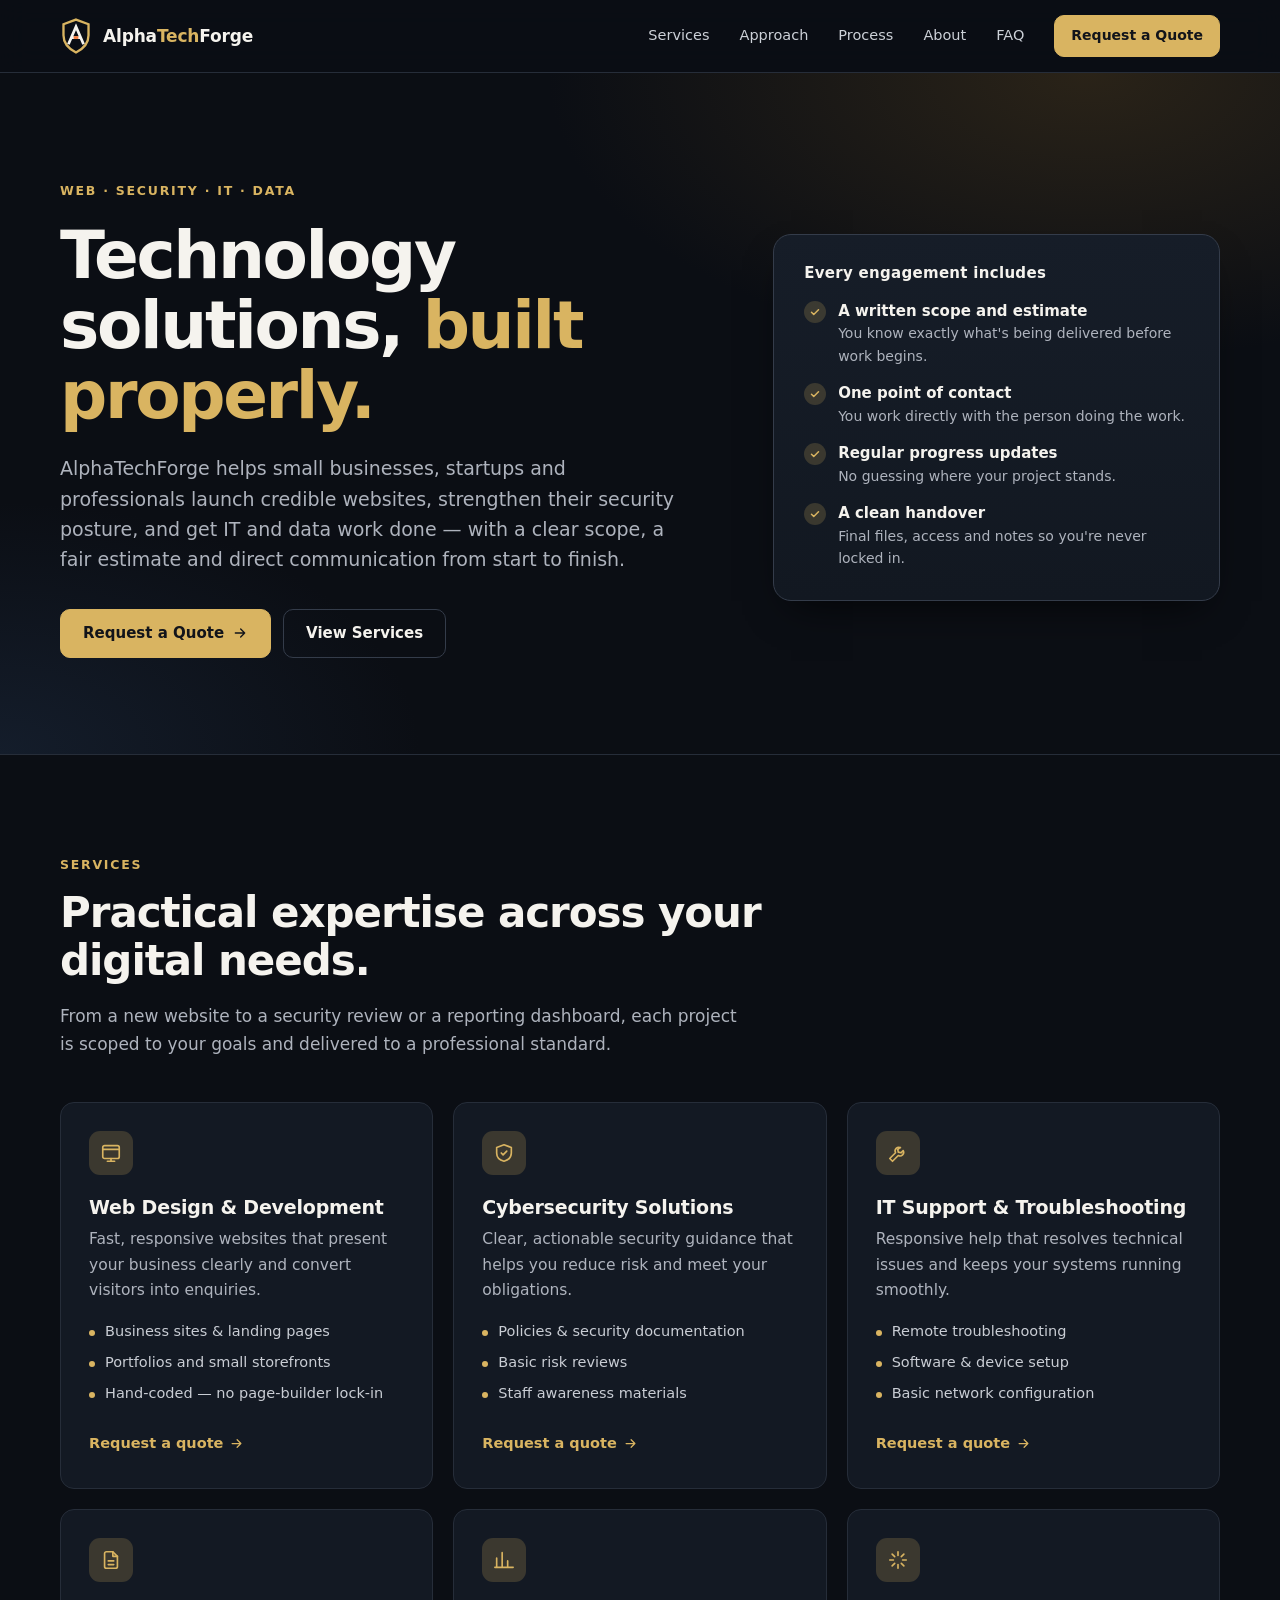
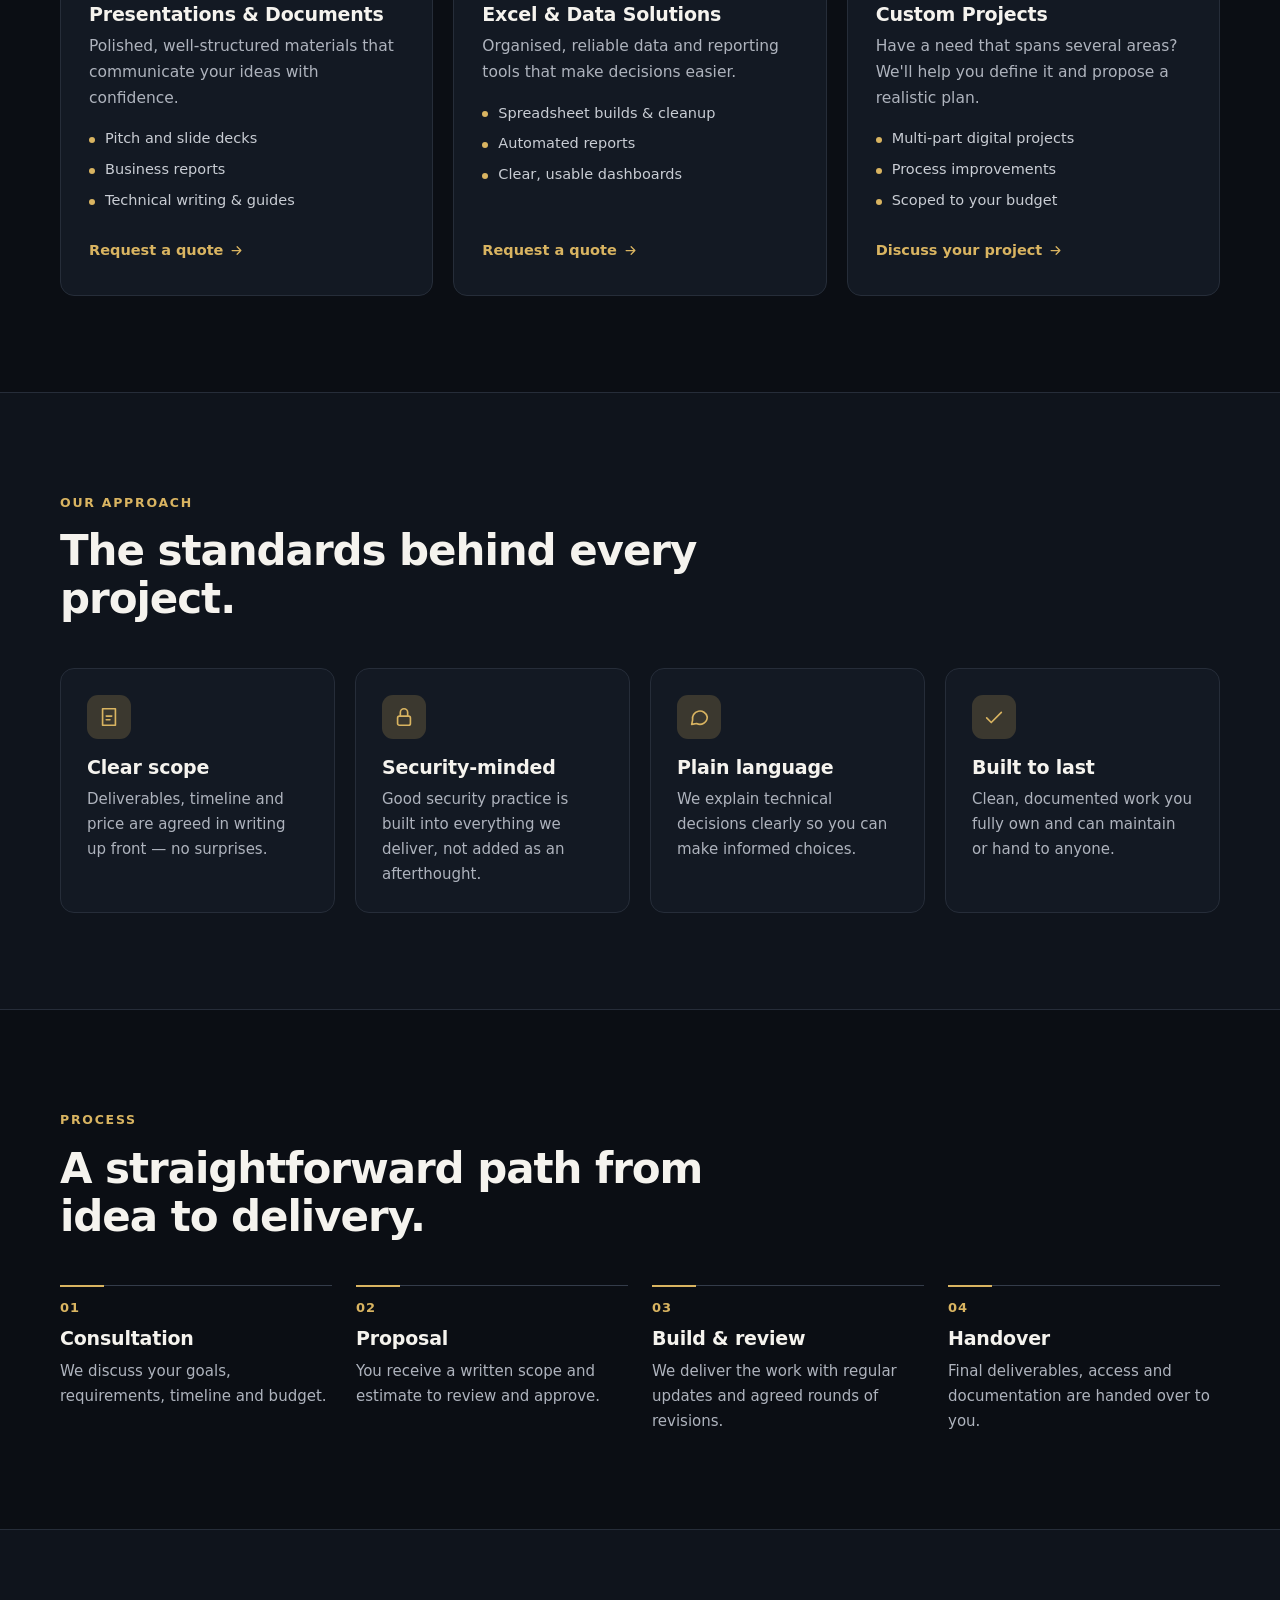
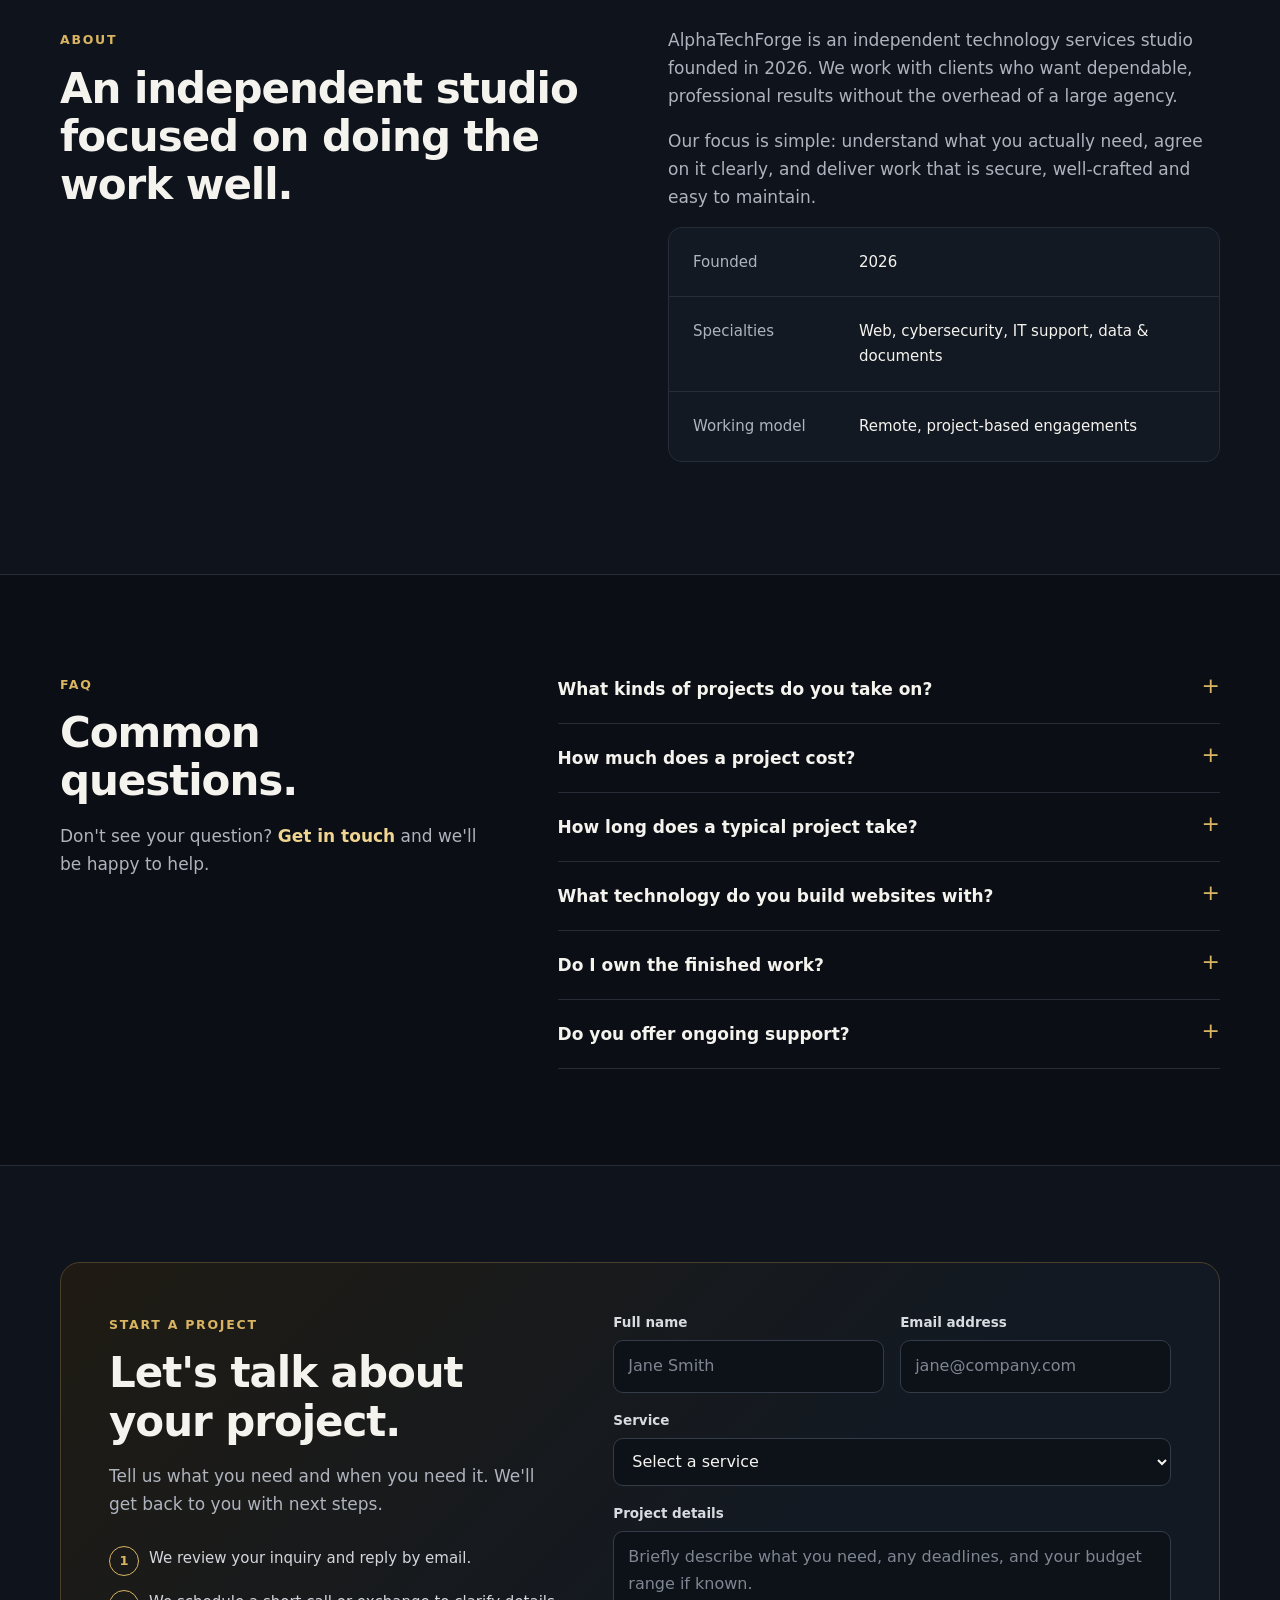
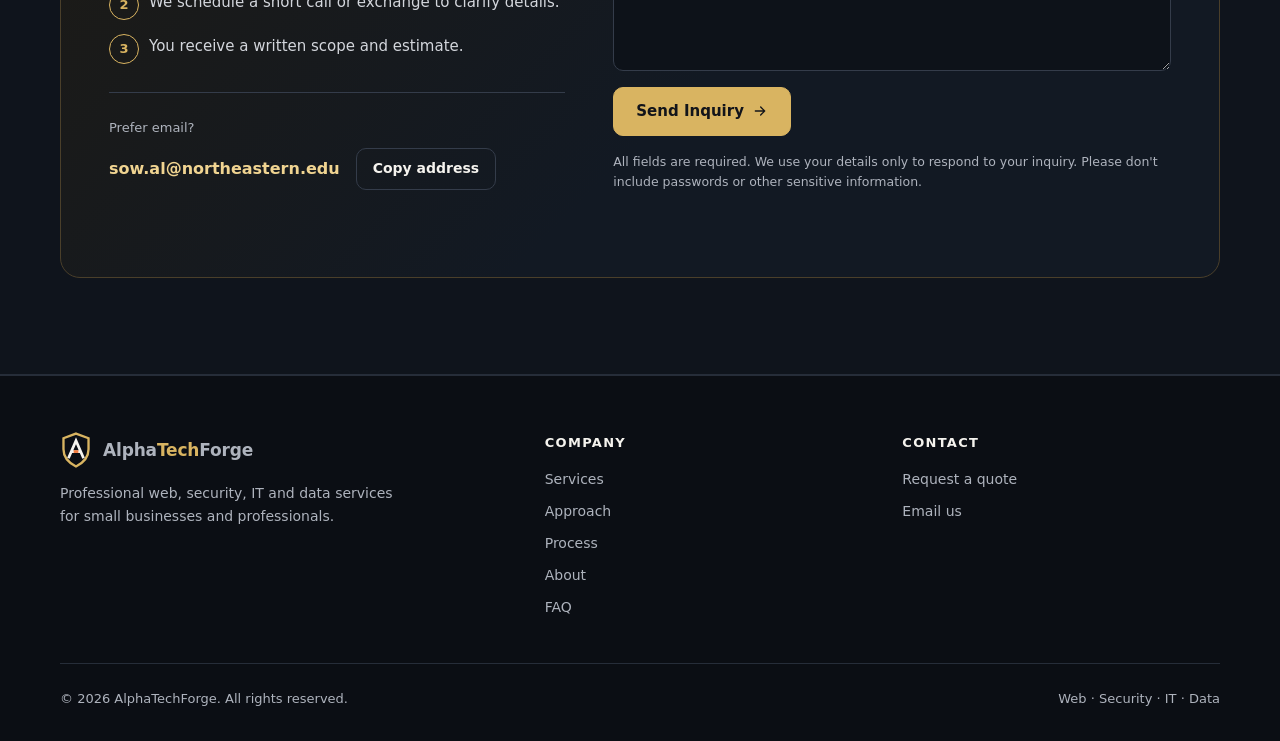
==== index.html @ 9c8fd0d5 "Add files via upload" ====
<!doctype html>
<html lang="en">
<head>
<meta charset="utf-8">
<meta name="viewport" content="width=device-width, initial-scale=1">
<meta name="theme-color" content="#0b0e14">
<title>AlphaTechForge | Web Development, Cybersecurity & IT Services</title>
<meta name="description" content="AlphaTechForge delivers professional websites, cybersecurity documentation, IT support, business presentations and Excel data solutions — with clear scope, fair estimates and direct communication.">
<link rel="canonical" href="https://alphatechforge.com/">
<link rel="icon" href="/favicon.svg" type="image/svg+xml">
<meta property="og:type" content="website">
<meta property="og:site_name" content="AlphaTechForge">
<meta property="og:title" content="AlphaTechForge | Web Development, Cybersecurity & IT Services">
<meta property="og:description" content="Professional websites, security documentation, IT support and data solutions — scoped clearly and delivered with care.">
<meta property="og:url" content="https://alphatechforge.com/">
<meta name="twitter:card" content="summary">
<script type="application/ld+json">{"@context":"https://schema.org","@type":"ProfessionalService","name":"AlphaTechForge","url":"https://alphatechforge.com/","description":"Web design and development, cybersecurity documentation, IT support, presentations and Excel data solutions.","foundingDate":"2026","email":"sow.al@northeastern.edu"}</script>
<style>
:root{
  color-scheme:dark;
  --bg:#0b0e14;--bg-alt:#0f141c;--surface:#131923;--surface-2:#1a212d;
  --gold:#d9b461;--gold-2:#f0d491;--gold-dim:#d9b46133;
  --text:#f5f3ee;--muted:#aeb3bd;--line:#262d39;--line-2:#343c4a;
  --radius:14px;--shadow:0 18px 40px -18px #000c;
}
*{box-sizing:border-box}
html{scroll-behavior:smooth;scroll-padding-top:84px}
body{margin:0;background:var(--bg);color:var(--text);font:16px/1.65 Inter,ui-sans-serif,system-ui,-apple-system,BlinkMacSystemFont,"Segoe UI",Roboto,sans-serif;-webkit-font-smoothing:antialiased;text-rendering:optimizeLegibility}
img,svg{display:block}
button,input,textarea,select{font:inherit;color:inherit}
button{cursor:pointer}
a{color:inherit;text-decoration:none}
:focus-visible{outline:2px solid var(--gold-2);outline-offset:3px;border-radius:4px}
.wrap{width:min(1160px,calc(100% - 48px));margin-inline:auto}
.skip{position:absolute;left:12px;top:-100px;background:var(--gold);color:#111;padding:10px 14px;border-radius:6px;z-index:100;font-weight:700}
.skip:focus{top:12px}

/* Header */
header{position:sticky;top:0;z-index:30;background:#0b0e14e6;border-bottom:1px solid var(--line);backdrop-filter:saturate(140%) blur(14px)}
.nav{display:flex;align-items:center;justify-content:space-between;gap:24px;min-height:72px}
.brand{display:flex;align-items:center;gap:11px;font-weight:700;font-size:17px;letter-spacing:-.01em;white-space:nowrap}
.brand b{color:var(--gold);font-weight:700}
.brand svg{width:32px;height:36px}
.navlinks{display:flex;align-items:center;gap:30px}
.navlinks>a:not(.btn){font-size:14.5px;color:#cdd1d8;transition:color .15s}
.navlinks>a:not(.btn):hover{color:var(--text)}
.menu-toggle{display:none;align-items:center;justify-content:center;width:44px;height:44px;border:1px solid var(--line-2);border-radius:10px;background:var(--surface)}
.menu-toggle svg{width:20px;height:20px}

/* Buttons */
.btn{display:inline-flex;align-items:center;justify-content:center;gap:8px;min-height:46px;padding:11px 22px;border-radius:10px;border:1px solid var(--line-2);font-weight:600;font-size:15px;background:transparent;transition:background .15s,border-color .15s,color .15s,transform .15s}
.btn:hover{border-color:var(--gold);color:var(--gold-2)}
.btn:active{transform:translateY(1px)}
.btn.primary{background:var(--gold);border-color:var(--gold);color:#12141a}
.btn.primary:hover{background:var(--gold-2);border-color:var(--gold-2);color:#12141a}
.btn.small{min-height:40px;padding:8px 16px;font-size:14px}
.btn svg{width:16px;height:16px}

/* Type */
.eyebrow{display:inline-block;font-size:12.5px;font-weight:700;letter-spacing:.14em;text-transform:uppercase;color:var(--gold)}
h1{font-size:clamp(40px,5.6vw,66px);line-height:1.06;letter-spacing:-.035em;font-weight:750;margin:18px 0 22px}
h2{font-size:clamp(30px,3.6vw,42px);line-height:1.15;letter-spacing:-.025em;font-weight:700;margin:12px 0 16px}
h3{font-size:19px;line-height:1.3;letter-spacing:-.01em;font-weight:650;margin:0 0 8px}
.accent{color:var(--gold)}
.lead{font-size:19px;line-height:1.6;color:var(--muted);max-width:620px;margin:0}
.sub{font-size:17px;color:var(--muted);max-width:680px;margin:0}
.section-head{max-width:720px}

/* Hero */
.hero{position:relative;padding:104px 0 96px;background:radial-gradient(900px 480px at 85% 0%,#2a2318 0,transparent 60%),radial-gradient(700px 420px at 0% 100%,#141d2b 0,transparent 60%);border-bottom:1px solid var(--line)}
.hero-grid{display:grid;grid-template-columns:1.25fr .85fr;gap:56px;align-items:center}
.actions{display:flex;flex-wrap:wrap;gap:12px;margin-top:34px}
.hero-card{background:linear-gradient(180deg,#161d28,#121821);border:1px solid var(--line-2);border-radius:18px;padding:30px;box-shadow:var(--shadow)}
.hero-card h2{font-size:15px;letter-spacing:.02em;font-weight:650;margin:0 0 18px;color:var(--text)}
.checks{list-style:none;margin:0;padding:0;display:grid;gap:15px}
.checks li{display:grid;grid-template-columns:22px 1fr;gap:12px;color:#d3d6dc;font-size:15px;line-height:1.5}
.checks li strong{display:block;color:var(--text);font-weight:600}
.checks li span{color:var(--muted);font-size:14px}
.tick{width:22px;height:22px;border-radius:50%;background:var(--gold-dim);display:grid;place-items:center;margin-top:1px}
.tick svg{width:12px;height:12px}

/* Sections */
section{padding:96px 0}
.alt{background:var(--bg-alt);border-block:1px solid var(--line)}

/* Services */
.services{display:grid;grid-template-columns:repeat(3,minmax(0,1fr));gap:20px;margin-top:44px}
.card{display:flex;flex-direction:column;background:var(--surface);border:1px solid var(--line);border-radius:var(--radius);padding:28px;transition:border-color .2s,transform .2s,box-shadow .2s}
.card:hover{border-color:#5b4e33;transform:translateY(-3px);box-shadow:var(--shadow)}
.icon{width:44px;height:44px;border-radius:11px;background:var(--gold-dim);display:grid;place-items:center;margin-bottom:20px}
.icon svg{width:22px;height:22px}
.card p{color:var(--muted);margin:0 0 16px;font-size:15.5px}
.card ul{margin:0 0 22px;padding:0;list-style:none;display:grid;gap:7px;font-size:14.5px;color:#c9cdd4}
.card ul li{position:relative;padding-left:16px}
.card ul li:before{content:"";position:absolute;left:0;top:.68em;width:6px;height:6px;border-radius:50%;background:var(--gold)}
.text-link{margin-top:auto;align-self:start;display:inline-flex;align-items:center;gap:6px;color:var(--gold);font-size:14.5px;font-weight:600;background:none;border:0;padding:4px 0}
.text-link:hover{color:var(--gold-2)}
.text-link svg{width:15px;height:15px;transition:transform .15s}
.text-link:hover svg{transform:translateX(3px)}

/* Principles */
.principles{display:grid;grid-template-columns:repeat(4,minmax(0,1fr));gap:20px;margin-top:44px}
.principle{padding:26px;border:1px solid var(--line);border-radius:var(--radius);background:var(--surface)}
.principle p{color:var(--muted);margin:0;font-size:15px}
.principle .icon{margin-bottom:16px}

/* Process */
.steps{display:grid;grid-template-columns:repeat(4,minmax(0,1fr));gap:24px;margin-top:44px;counter-reset:step}
.step{position:relative;padding-top:26px;border-top:1px solid var(--line-2)}
.step:before{counter-increment:step;content:"0" counter(step);position:absolute;top:-1px;left:0;padding-top:10px;border-top:2px solid var(--gold);width:44px;font-size:13px;font-weight:700;letter-spacing:.08em;color:var(--gold)}
.step h3{margin-top:14px}
.step p{color:var(--muted);margin:0;font-size:15px}

/* About */
.about{display:grid;grid-template-columns:1fr 1fr;gap:56px;align-items:start}
.about p{color:var(--muted);margin:0 0 16px;font-size:17px}
.facts{display:grid;gap:1px;background:var(--line);border:1px solid var(--line);border-radius:var(--radius);overflow:hidden}
.fact{background:var(--surface);padding:22px 24px;display:grid;grid-template-columns:150px 1fr;gap:16px;font-size:15px}
.fact dt{color:var(--muted)}
.fact dd{margin:0;color:var(--text);font-weight:500}

/* FAQ */
.faq-grid{display:grid;grid-template-columns:.8fr 1.2fr;gap:56px}
.faq details{border-bottom:1px solid var(--line);padding:20px 0}
.faq details:first-child{padding-top:4px}
.faq summary{cursor:pointer;font-weight:600;font-size:17px;list-style:none;display:flex;justify-content:space-between;gap:20px}
.faq summary::-webkit-details-marker{display:none}
.faq summary:after{content:"+";color:var(--gold);font-size:22px;line-height:1;font-weight:400;transition:transform .2s}
.faq details[open] summary:after{transform:rotate(45deg)}
.faq details p{color:var(--muted);margin:12px 0 0;max-width:620px}

/* Contact */
.contact{display:grid;grid-template-columns:.9fr 1.1fr;gap:48px;border:1px solid #4a3f2a;border-radius:20px;padding:48px;background:linear-gradient(135deg,#1f1b13 0%,#121923 60%)}
.next{list-style:none;margin:28px 0;padding:0;display:grid;gap:14px;counter-reset:n}
.next li{display:grid;grid-template-columns:28px 1fr;gap:12px;color:#d3d6dc;font-size:15px}
.next li:before{counter-increment:n;content:counter(n);width:28px;height:28px;border-radius:50%;border:1px solid var(--gold);color:var(--gold);display:grid;place-items:center;font-size:13px;font-weight:700}
.email-row{display:flex;flex-wrap:wrap;align-items:center;gap:10px 16px;padding-top:24px;border-top:1px solid var(--line-2)}
.email-row small{display:block;width:100%;color:var(--muted);font-size:13px}
.email{color:var(--gold-2);font-weight:600;overflow-wrap:anywhere}
.email:hover{text-decoration:underline}
.form{display:grid;gap:16px;align-content:start}
.row{display:grid;grid-template-columns:1fr 1fr;gap:16px}
.field{display:grid;gap:7px}
.field label{font-size:13.5px;font-weight:600;color:#d8dbe0}
.field input,.field select,.field textarea{width:100%;background:#0d1219;border:1px solid var(--line-2);border-radius:10px;padding:12px 14px;min-height:48px;transition:border-color .15s,box-shadow .15s}
.field input:focus,.field select:focus,.field textarea:focus{outline:none;border-color:var(--gold);box-shadow:0 0 0 3px var(--gold-dim)}
.field textarea{min-height:140px;resize:vertical}
.field ::placeholder{color:#7f8692}
.hp{position:absolute;left:-10000px;width:1px;height:1px;overflow:hidden}
.form .btn{justify-self:start}
.fine{font-size:12.5px;color:var(--muted);margin:0}
.status{font-size:14px;color:var(--gold-2);min-height:20px;margin:0}
.status.error{color:#f0a08a}

/* Footer */
footer{border-top:1px solid var(--line);padding:56px 0 32px;color:var(--muted);font-size:14px}
.foot{display:grid;grid-template-columns:1.4fr 1fr 1fr;gap:40px}
.foot p{margin:14px 0 0;max-width:340px}
.foot h4{margin:0 0 14px;color:var(--text);font-size:13px;letter-spacing:.1em;text-transform:uppercase}
.foot ul{list-style:none;margin:0;padding:0;display:grid;gap:9px}
.foot a:hover{color:var(--text)}
.legal{display:flex;justify-content:space-between;flex-wrap:wrap;gap:12px;margin-top:44px;padding-top:24px;border-top:1px solid var(--line);font-size:13px}

.back-top{position:fixed;right:22px;bottom:22px;z-index:20;display:grid;place-items:center;border:1px solid var(--line-2);background:var(--surface-2);color:var(--gold-2);border-radius:50%;width:44px;height:44px;box-shadow:var(--shadow);opacity:0;pointer-events:none;transform:translateY(8px);transition:opacity .2s,transform .2s}
.back-top svg{width:18px;height:18px}
.back-top.visible{opacity:1;pointer-events:auto;transform:none}

@media(max-width:980px){
  .hero-grid,.about,.faq-grid,.contact{grid-template-columns:1fr}
  .hero-grid{gap:44px}.about,.faq-grid{gap:32px}
  .services{grid-template-columns:repeat(2,minmax(0,1fr))}
  .principles,.steps{grid-template-columns:repeat(2,minmax(0,1fr))}
  .steps{row-gap:36px}
  .foot{grid-template-columns:1fr 1fr}.foot>div:first-child{grid-column:1/-1}
}
@media(max-width:760px){
  .wrap{width:calc(100% - 36px)}
  .nav{min-height:66px}
  .menu-toggle{display:flex}
  .navlinks{display:none;position:absolute;top:66px;left:0;right:0;padding:12px 18px 20px;background:#0f141cfa;border-bottom:1px solid var(--line);box-shadow:var(--shadow);flex-direction:column;align-items:stretch;gap:2px}
  .navlinks.open{display:flex}
  .navlinks>a:not(.btn){padding:12px 4px;font-size:16px;border-bottom:1px solid var(--line)}
  .navlinks .btn{margin-top:12px}
  .hero{padding:72px 0 64px}
  .lead{font-size:17px}
  section{padding:68px 0}
  .services,.principles,.steps,.row{grid-template-columns:1fr}
  .contact{padding:26px;gap:32px}
  .fact{grid-template-columns:1fr;gap:4px}
  .actions .btn{flex:1 1 200px}
  .foot{grid-template-columns:1fr}
}
@media(prefers-reduced-motion:reduce){html{scroll-behavior:auto}*,*:before,*:after{transition:none!important;animation:none!important}}
</style>
</head>
<body>
<a class="skip" href="#main">Skip to content</a>

<svg width="0" height="0" style="position:absolute" aria-hidden="true">
  <defs>
    <symbol id="i-arrow" viewBox="0 0 24 24"><path d="M5 12h14M13 6l6 6-6 6" fill="none" stroke="currentColor" stroke-width="2" stroke-linecap="round" stroke-linejoin="round"/></symbol>
    <symbol id="i-check" viewBox="0 0 24 24"><path d="m5 12.5 4.5 4.5L19 7.5" fill="none" stroke="#d9b461" stroke-width="3" stroke-linecap="round" stroke-linejoin="round"/></symbol>
  </defs>
</svg>

<header>
  <div class="wrap nav">
    <a class="brand" href="#home" aria-label="AlphaTechForge home">
      <svg viewBox="0 0 40 46" fill="none" aria-hidden="true"><path d="M20 2 36 8v14c0 10-6 17-16 22C10 39 4 32 4 22V8L20 2Z" stroke="#D9B461" stroke-width="3"/><path d="m11 32 9-21 9 21M15 25h10" stroke="#F5F3EE" stroke-width="3.5" stroke-linecap="square"/><path d="M17 25h6" stroke="#F47A3B" stroke-width="3.5"/></svg>
      <span>Alpha<b>Tech</b>Forge</span>
    </a>
    <button id="menu-toggle" class="menu-toggle" type="button" aria-label="Open navigation" aria-expanded="false" aria-controls="navlinks">
      <svg viewBox="0 0 24 24" aria-hidden="true"><path id="menu-icon" d="M4 7h16M4 12h16M4 17h16" fill="none" stroke="currentColor" stroke-width="2" stroke-linecap="round"/></svg>
    </button>
    <nav class="navlinks" id="navlinks" aria-label="Main navigation">
      <a href="#services">Services</a>
      <a href="#approach">Approach</a>
      <a href="#process">Process</a>
      <a href="#about">About</a>
      <a href="#faq">FAQ</a>
      <a class="btn primary small" href="#contact">Request a Quote</a>
    </nav>
  </div>
</header>

<main id="main">

<div class="hero" id="home">
  <div class="wrap hero-grid">
    <div>
      <span class="eyebrow">Web · Security · IT · Data</span>
      <h1>Technology solutions, <span class="accent">built properly.</span></h1>
      <p class="lead">AlphaTechForge helps small businesses, startups and professionals launch credible websites, strengthen their security posture, and get IT and data work done — with a clear scope, a fair estimate and direct communication from start to finish.</p>
      <div class="actions">
        <a class="btn primary" href="#contact">Request a Quote <svg aria-hidden="true"><use href="#i-arrow"/></svg></a>
        <a class="btn" href="#services">View Services</a>
      </div>
    </div>
    <aside class="hero-card" aria-labelledby="included-title">
      <h2 id="included-title">Every engagement includes</h2>
      <ul class="checks">
        <li><span class="tick"><svg aria-hidden="true"><use href="#i-check"/></svg></span><div><strong>A written scope and estimate</strong><span>You know exactly what's being delivered before work begins.</span></div></li>
        <li><span class="tick"><svg aria-hidden="true"><use href="#i-check"/></svg></span><div><strong>One point of contact</strong><span>You work directly with the person doing the work.</span></div></li>
        <li><span class="tick"><svg aria-hidden="true"><use href="#i-check"/></svg></span><div><strong>Regular progress updates</strong><span>No guessing where your project stands.</span></div></li>
        <li><span class="tick"><svg aria-hidden="true"><use href="#i-check"/></svg></span><div><strong>A clean handover</strong><span>Final files, access and notes so you're never locked in.</span></div></li>
      </ul>
    </aside>
  </div>
</div>

<section id="services">
  <div class="wrap">
    <div class="section-head">
      <span class="eyebrow">Services</span>
      <h2>Practical expertise across your digital needs.</h2>
      <p class="sub">From a new website to a security review or a reporting dashboard, each project is scoped to your goals and delivered to a professional standard.</p>
    </div>
    <div class="services">
      <article class="card">
        <div class="icon"><svg viewBox="0 0 24 24" fill="none" stroke="#d9b461" stroke-width="1.8" stroke-linecap="round" stroke-linejoin="round" aria-hidden="true"><rect x="3" y="4" width="18" height="14" rx="2"/><path d="M3 8h18M8 21h8M12 18v3"/></svg></div>
        <h3>Web Design &amp; Development</h3>
        <p>Fast, responsive websites that present your business clearly and convert visitors into enquiries.</p>
        <ul><li>Business sites &amp; landing pages</li><li>Portfolios and small storefronts</li><li>Hand-coded — no page-builder lock-in</li></ul>
        <button class="text-link service-quote" data-service="Web Design & Development" type="button">Request a quote <svg aria-hidden="true"><use href="#i-arrow"/></svg></button>
      </article>
      <article class="card">
        <div class="icon"><svg viewBox="0 0 24 24" fill="none" stroke="#d9b461" stroke-width="1.8" stroke-linecap="round" stroke-linejoin="round" aria-hidden="true"><path d="M12 3 4 6v6c0 4.5 3.2 7.8 8 9 4.8-1.2 8-4.5 8-9V6l-8-3Z"/><path d="m9 12 2 2 4-4"/></svg></div>
        <h3>Cybersecurity Solutions</h3>
        <p>Clear, actionable security guidance that helps you reduce risk and meet your obligations.</p>
        <ul><li>Policies &amp; security documentation</li><li>Basic risk reviews</li><li>Staff awareness materials</li></ul>
        <button class="text-link service-quote" data-service="Cybersecurity Solutions" type="button">Request a quote <svg aria-hidden="true"><use href="#i-arrow"/></svg></button>
      </article>
      <article class="card">
        <div class="icon"><svg viewBox="0 0 24 24" fill="none" stroke="#d9b461" stroke-width="1.8" stroke-linecap="round" stroke-linejoin="round" aria-hidden="true"><path d="M14.7 6.3a4 4 0 0 0-5.4 5.4L3 18l3 3 6.3-6.3a4 4 0 0 0 5.4-5.4l-2.5 2.5-2.8-.7-.7-2.8 2.5-2.5Z"/></svg></div>
        <h3>IT Support &amp; Troubleshooting</h3>
        <p>Responsive help that resolves technical issues and keeps your systems running smoothly.</p>
        <ul><li>Remote troubleshooting</li><li>Software &amp; device setup</li><li>Basic network configuration</li></ul>
        <button class="text-link service-quote" data-service="IT Support & Troubleshooting" type="button">Request a quote <svg aria-hidden="true"><use href="#i-arrow"/></svg></button>
      </article>
      <article class="card">
        <div class="icon"><svg viewBox="0 0 24 24" fill="none" stroke="#d9b461" stroke-width="1.8" stroke-linecap="round" stroke-linejoin="round" aria-hidden="true"><path d="M14 3H7a2 2 0 0 0-2 2v14a2 2 0 0 0 2 2h10a2 2 0 0 0 2-2V8l-5-5Z"/><path d="M14 3v5h5M9 13h6M9 17h6"/></svg></div>
        <h3>Presentations &amp; Documents</h3>
        <p>Polished, well-structured materials that communicate your ideas with confidence.</p>
        <ul><li>Pitch and slide decks</li><li>Business reports</li><li>Technical writing &amp; guides</li></ul>
        <button class="text-link service-quote" data-service="Presentations & Documents" type="button">Request a quote <svg aria-hidden="true"><use href="#i-arrow"/></svg></button>
      </article>
      <article class="card">
        <div class="icon"><svg viewBox="0 0 24 24" fill="none" stroke="#d9b461" stroke-width="1.8" stroke-linecap="round" stroke-linejoin="round" aria-hidden="true"><path d="M4 20V10M10 20V4M16 20v-7M22 20H2"/></svg></div>
        <h3>Excel &amp; Data Solutions</h3>
        <p>Organised, reliable data and reporting tools that make decisions easier.</p>
        <ul><li>Spreadsheet builds &amp; cleanup</li><li>Automated reports</li><li>Clear, usable dashboards</li></ul>
        <button class="text-link service-quote" data-service="Excel & Data Solutions" type="button">Request a quote <svg aria-hidden="true"><use href="#i-arrow"/></svg></button>
      </article>
      <article class="card">
        <div class="icon"><svg viewBox="0 0 24 24" fill="none" stroke="#d9b461" stroke-width="1.8" stroke-linecap="round" stroke-linejoin="round" aria-hidden="true"><path d="M12 3v4M12 17v4M3 12h4M17 12h4M5.6 5.6l2.8 2.8M15.6 15.6l2.8 2.8M5.6 18.4l2.8-2.8M15.6 8.4l2.8-2.8"/></svg></div>
        <h3>Custom Projects</h3>
        <p>Have a need that spans several areas? We'll help you define it and propose a realistic plan.</p>
        <ul><li>Multi-part digital projects</li><li>Process improvements</li><li>Scoped to your budget</li></ul>
        <button class="text-link service-quote" data-service="Tailored Digital Project" type="button">Discuss your project <svg aria-hidden="true"><use href="#i-arrow"/></svg></button>
      </article>
    </div>
  </div>
</section>

<section id="approach" class="alt">
  <div class="wrap">
    <div class="section-head">
      <span class="eyebrow">Our approach</span>
      <h2>The standards behind every project.</h2>
    </div>
    <div class="principles">
      <div class="principle">
        <div class="icon"><svg viewBox="0 0 24 24" fill="none" stroke="#d9b461" stroke-width="1.8" stroke-linecap="round" stroke-linejoin="round" aria-hidden="true"><path d="M9 11h6M9 15h4M5 3h14v18H5z"/></svg></div>
        <h3>Clear scope</h3>
        <p>Deliverables, timeline and price are agreed in writing up front — no surprises.</p>
      </div>
      <div class="principle">
        <div class="icon"><svg viewBox="0 0 24 24" fill="none" stroke="#d9b461" stroke-width="1.8" stroke-linecap="round" stroke-linejoin="round" aria-hidden="true"><rect x="5" y="11" width="14" height="10" rx="2"/><path d="M8 11V7a4 4 0 0 1 8 0v4"/></svg></div>
        <h3>Security-minded</h3>
        <p>Good security practice is built into everything we deliver, not added as an afterthought.</p>
      </div>
      <div class="principle">
        <div class="icon"><svg viewBox="0 0 24 24" fill="none" stroke="#d9b461" stroke-width="1.8" stroke-linecap="round" stroke-linejoin="round" aria-hidden="true"><path d="M21 12a8 8 0 0 1-11.6 7.1L4 20l1-4.6A8 8 0 1 1 21 12Z"/></svg></div>
        <h3>Plain language</h3>
        <p>We explain technical decisions clearly so you can make informed choices.</p>
      </div>
      <div class="principle">
        <div class="icon"><svg viewBox="0 0 24 24" fill="none" stroke="#d9b461" stroke-width="1.8" stroke-linecap="round" stroke-linejoin="round" aria-hidden="true"><path d="M20 7 9 18l-5-5"/></svg></div>
        <h3>Built to last</h3>
        <p>Clean, documented work you fully own and can maintain or hand to anyone.</p>
      </div>
    </div>
  </div>
</section>

<section id="process">
  <div class="wrap">
    <div class="section-head">
      <span class="eyebrow">Process</span>
      <h2>A straightforward path from idea to delivery.</h2>
    </div>
    <div class="steps">
      <div class="step"><h3>Consultation</h3><p>We discuss your goals, requirements, timeline and budget.</p></div>
      <div class="step"><h3>Proposal</h3><p>You receive a written scope and estimate to review and approve.</p></div>
      <div class="step"><h3>Build &amp; review</h3><p>We deliver the work with regular updates and agreed rounds of revisions.</p></div>
      <div class="step"><h3>Handover</h3><p>Final deliverables, access and documentation are handed over to you.</p></div>
    </div>
  </div>
</section>

<section id="about" class="alt">
  <div class="wrap about">
    <div>
      <span class="eyebrow">About</span>
      <h2>An independent studio focused on doing the work well.</h2>
    </div>
    <div>
      <p>AlphaTechForge is an independent technology services studio founded in 2026. We work with clients who want dependable, professional results without the overhead of a large agency.</p>
      <p>Our focus is simple: understand what you actually need, agree on it clearly, and deliver work that is secure, well-crafted and easy to maintain.</p>
      <dl class="facts">
        <div class="fact"><dt>Founded</dt><dd>2026</dd></div>
        <div class="fact"><dt>Specialties</dt><dd>Web, cybersecurity, IT support, data &amp; documents</dd></div>
        <div class="fact"><dt>Working model</dt><dd>Remote, project-based engagements</dd></div>
      </dl>
    </div>
  </div>
</section>

<section id="faq">
  <div class="wrap faq-grid">
    <div class="section-head">
      <span class="eyebrow">FAQ</span>
      <h2>Common questions.</h2>
      <p class="sub">Don't see your question? <a class="email" href="#contact">Get in touch</a> and we'll be happy to help.</p>
    </div>
    <div class="faq">
      <details><summary>What kinds of projects do you take on?</summary><p>Websites, cybersecurity documentation and reviews, IT support, presentations and business documents, Excel and data work, and custom projects that combine several of these.</p></details>
      <details><summary>How much does a project cost?</summary><p>Pricing depends on scope, complexity and timeline. Share a short description through the inquiry form and you'll receive a written estimate before any work begins.</p></details>
      <details><summary>How long does a typical project take?</summary><p>Timelines vary with scope. Smaller tasks can often be turned around quickly, while larger builds are planned in stages. Your estimate will include a realistic timeline.</p></details>
      <details><summary>What technology do you build websites with?</summary><p>Most sites are hand-coded for speed, security and full ownership — no page-builder subscription required. Where a platform is a better fit for your needs, we'll recommend it and explain why.</p></details>
      <details><summary>Do I own the finished work?</summary><p>Yes. Once the project is complete and paid for, the deliverables are yours, along with the files, access and notes you need to use them.</p></details>
      <details><summary>Do you offer ongoing support?</summary><p>Ongoing maintenance and support can be arranged depending on the project. Terms are agreed separately so you only pay for what you need.</p></details>
    </div>
  </div>
</section>

<section id="contact" class="alt">
  <div class="wrap">
    <div class="contact">
      <div>
        <span class="eyebrow">Start a project</span>
        <h2>Let's talk about your project.</h2>
        <p class="sub">Tell us what you need and when you need it. We'll get back to you with next steps.</p>
        <ol class="next">
          <li>We review your inquiry and reply by email.</li>
          <li>We schedule a short call or exchange to clarify details.</li>
          <li>You receive a written scope and estimate.</li>
        </ol>
        <div class="email-row">
          <small>Prefer email?</small>
          <a class="email" id="email-link" href="mailto:sow.al@northeastern.edu?subject=Project%20inquiry%20%E2%80%94%20AlphaTechForge">sow.al@northeastern.edu</a>
          <button id="copy-email" type="button" class="btn small">Copy address</button>
          <p id="copy-status" class="status" role="status" aria-live="polite"></p>
        </div>
      </div>
      <form id="quote-form" class="form" method="post" action="/api/contact" novalidate>
        <div class="row">
          <div class="field"><label for="client-name">Full name</label><input id="client-name" name="name" autocomplete="name" placeholder="Jane Smith" required maxlength="100"></div>
          <div class="field"><label for="client-email">Email address</label><input id="client-email" name="email" type="email" autocomplete="email" placeholder="jane@company.com" required maxlength="150"></div>
        </div>
        <div class="field"><label for="client-service">Service</label>
          <select id="client-service" name="service" required>
            <option value="">Select a service</option>
            <option>Web Design &amp; Development</option>
            <option>Cybersecurity Solutions</option>
            <option>IT Support &amp; Troubleshooting</option>
            <option>Presentations &amp; Documents</option>
            <option>Excel &amp; Data Solutions</option>
            <option value="Tailored Digital Project">Custom Project</option>
          </select>
        </div>
        <div class="field"><label for="client-message">Project details</label><textarea id="client-message" name="message" required minlength="10" maxlength="2500" placeholder="Briefly describe what you need, any deadlines, and your budget range if known."></textarea></div>
        <div class="hp" aria-hidden="true"><label for="website-url">Leave this field blank</label><input id="website-url" name="website" tabindex="-1" autocomplete="off"></div>
        <button class="btn primary" type="submit">Send Inquiry <svg aria-hidden="true"><use href="#i-arrow"/></svg></button>
        <p class="fine">All fields are required. We use your details only to respond to your inquiry. Please don't include passwords or other sensitive information.</p>
        <p id="form-status" class="status" role="status" aria-live="polite"></p>
      </form>
    </div>
  </div>
</section>

</main>

<footer>
  <div class="wrap">
    <div class="foot">
      <div>
        <a class="brand" href="#home" aria-label="AlphaTechForge home">
          <svg viewBox="0 0 40 46" fill="none" aria-hidden="true"><path d="M20 2 36 8v14c0 10-6 17-16 22C10 39 4 32 4 22V8L20 2Z" stroke="#D9B461" stroke-width="3"/><path d="m11 32 9-21 9 21M15 25h10" stroke="#F5F3EE" stroke-width="3.5" stroke-linecap="square"/><path d="M17 25h6" stroke="#F47A3B" stroke-width="3.5"/></svg>
          <span>Alpha<b>Tech</b>Forge</span>
        </a>
        <p>Professional web, security, IT and data services for small businesses and professionals.</p>
      </div>
      <div>
        <h4>Company</h4>
        <ul><li><a href="#services">Services</a></li><li><a href="#approach">Approach</a></li><li><a href="#process">Process</a></li><li><a href="#about">About</a></li><li><a href="#faq">FAQ</a></li></ul>
      </div>
      <div>
        <h4>Contact</h4>
        <ul><li><a href="#contact">Request a quote</a></li><li><a class="js-email" href="mailto:sow.al@northeastern.edu?subject=Project%20inquiry%20%E2%80%94%20AlphaTechForge">Email us</a></li></ul>
      </div>
    </div>
    <div class="legal"><span>© <span id="year">2026</span> AlphaTechForge. All rights reserved.</span><span>Web · Security · IT · Data</span></div>
  </div>
</footer>

<button id="back-top" class="back-top" type="button" aria-label="Back to top"><svg viewBox="0 0 24 24" aria-hidden="true"><path d="M12 19V5M6 11l6-6 6 6" fill="none" stroke="currentColor" stroke-width="2" stroke-linecap="round" stroke-linejoin="round"/></svg></button>

<script>
(() => {
  'use strict';
  // Change the contact address here (and in functions/api/contact.js).
  const EMAIL = 'sow.al@northeastern.edu';
  const $ = s => document.querySelector(s);
  const smooth = () => matchMedia('(prefers-reduced-motion: reduce)').matches ? 'auto' : 'smooth';

  // Email links
  const mailto = 'mailto:' + EMAIL + '?subject=' + encodeURIComponent('Project inquiry — AlphaTechForge');
  const link = $('#email-link'); link.href = mailto; link.textContent = EMAIL;
  document.querySelectorAll('.js-email').forEach(a => a.href = mailto);

  // Mobile menu
  const toggle = $('#menu-toggle'), nav = $('#navlinks'), icon = $('#menu-icon');
  const OPEN = 'M4 7h16M4 12h16M4 17h16', CLOSE = 'M6 6l12 12M18 6 6 18';
  function setMenu(open) {
    nav.classList.toggle('open', open);
    toggle.setAttribute('aria-expanded', String(open));
    toggle.setAttribute('aria-label', open ? 'Close navigation' : 'Open navigation');
    icon.setAttribute('d', open ? CLOSE : OPEN);
  }
  toggle.addEventListener('click', () => setMenu(!nav.classList.contains('open')));
  nav.querySelectorAll('a').forEach(a => a.addEventListener('click', () => setMenu(false)));
  document.addEventListener('keydown', e => { if (e.key === 'Escape') setMenu(false); });
  document.addEventListener('click', e => { if (!nav.contains(e.target) && !toggle.contains(e.target)) setMenu(false); });

  // Service buttons pre-fill the form
  document.querySelectorAll('.service-quote').forEach(btn => btn.addEventListener('click', () => {
    $('#client-service').value = btn.dataset.service;
    $('#contact').scrollIntoView({ behavior: smooth() });
    setTimeout(() => $('#client-name').focus({ preventScroll: true }), 400);
  }));

  // Inquiry form
  const form = $('#quote-form'), status = $('#form-status'), submit = form.querySelector('button[type=submit]');
  const submitHTML = submit.innerHTML;
  form.addEventListener('submit', async e => {
    e.preventDefault();
    status.classList.remove('error');
    if (!form.checkValidity()) { form.reportValidity(); return; }
    submit.disabled = true; submit.textContent = 'Sending…'; status.textContent = '';
    try {
      const res = await fetch('/api/contact', { method: 'POST', headers: { 'Content-Type': 'application/json' }, body: JSON.stringify(Object.fromEntries(new FormData(form))) });
      let data = {}; try { data = await res.json(); } catch {}
      if (!res.ok) throw new Error(data.error || 'Your inquiry could not be sent.');
      status.textContent = 'Thank you — your inquiry has been received. We will reply by email shortly.';
      form.reset();
    } catch (err) {
      status.classList.add('error');
      status.textContent = (err.message || 'Unable to send.') + ' You can also email ' + EMAIL + ' directly.';
    } finally {
      submit.disabled = false; submit.innerHTML = submitHTML;
    }
  });

  // Copy email
  $('#copy-email').addEventListener('click', async () => {
    try { await navigator.clipboard.writeText(EMAIL); $('#copy-status').textContent = 'Copied to clipboard.'; }
    catch { $('#copy-status').textContent = 'Copy failed — please select the address above.'; }
  });

  // Back to top
  const back = $('#back-top');
  const onScroll = () => back.classList.toggle('visible', scrollY > 700);
  addEventListener('scroll', onScroll, { passive: true }); onScroll();
  back.addEventListener('click', () => scrollTo({ top: 0, behavior: smooth() }));

  $('#year').textContent = new Date().getFullYear();
})();
</script>
</body>
</html>
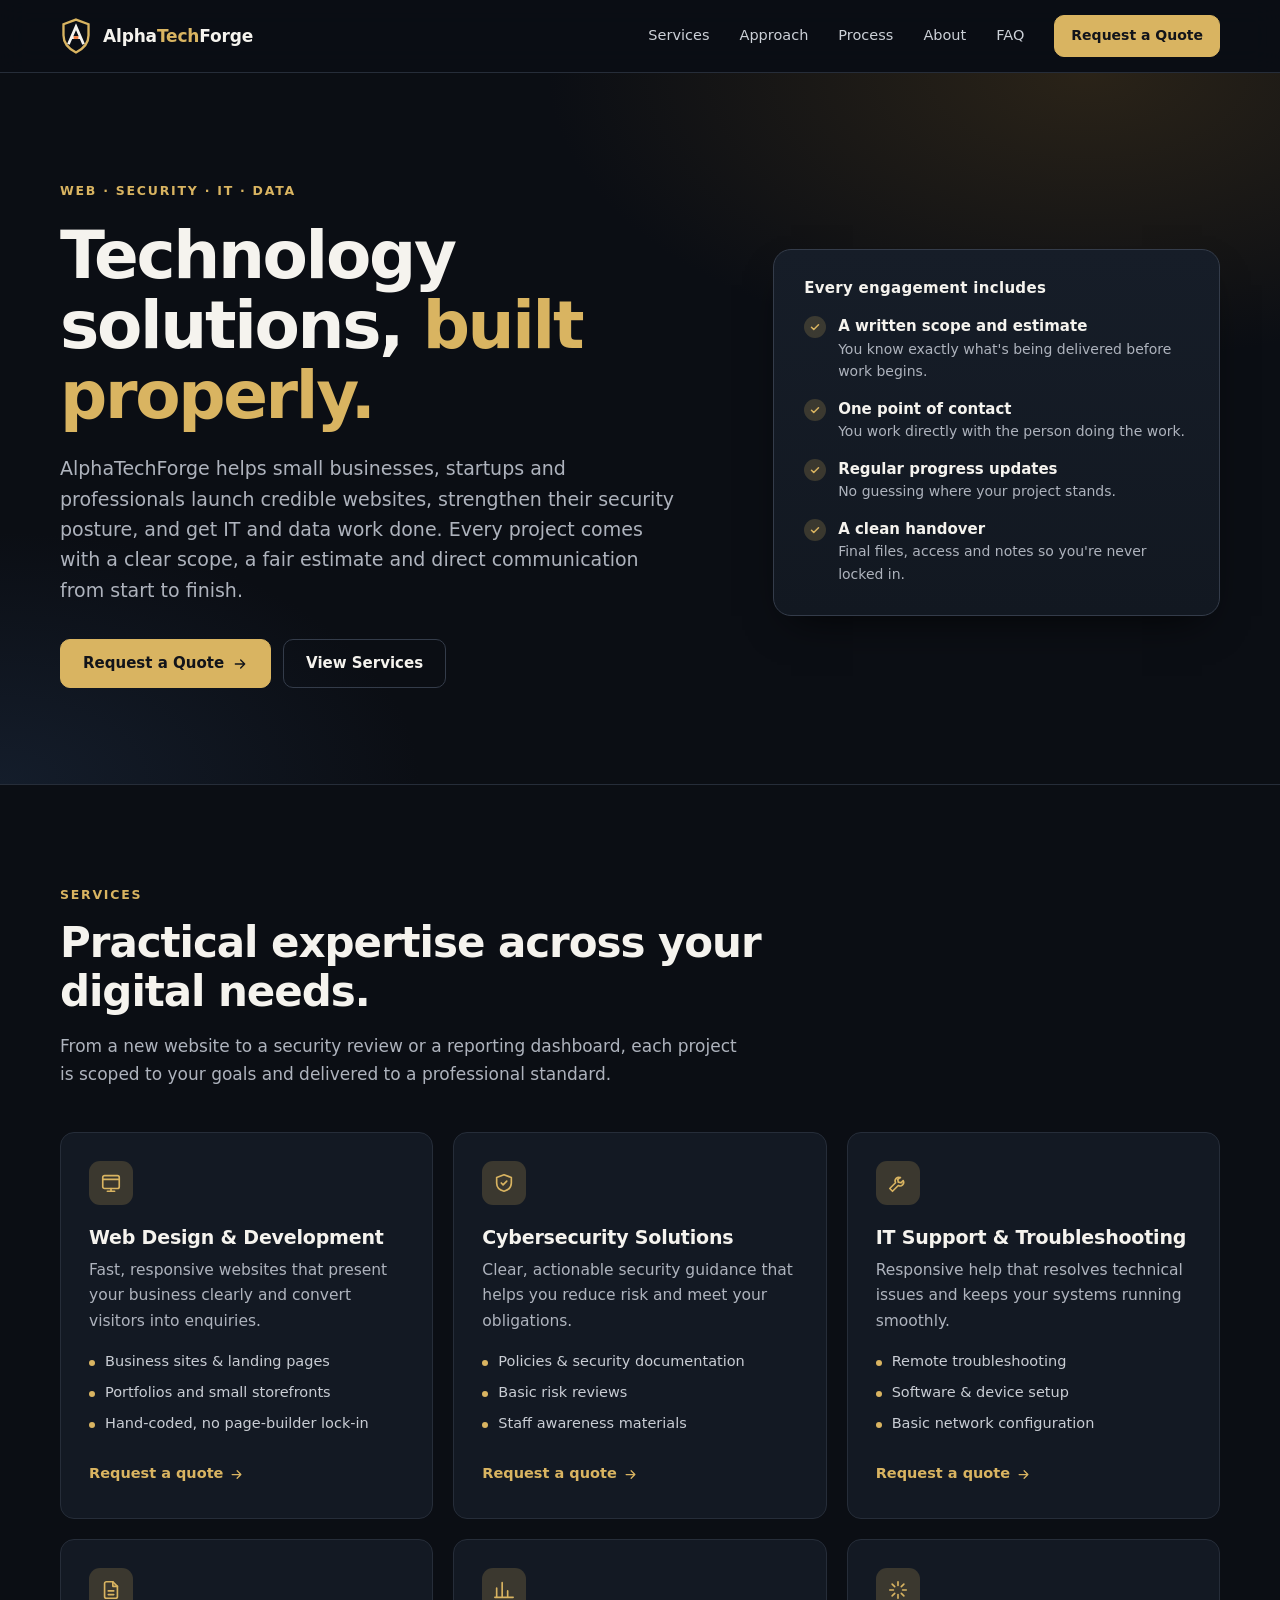
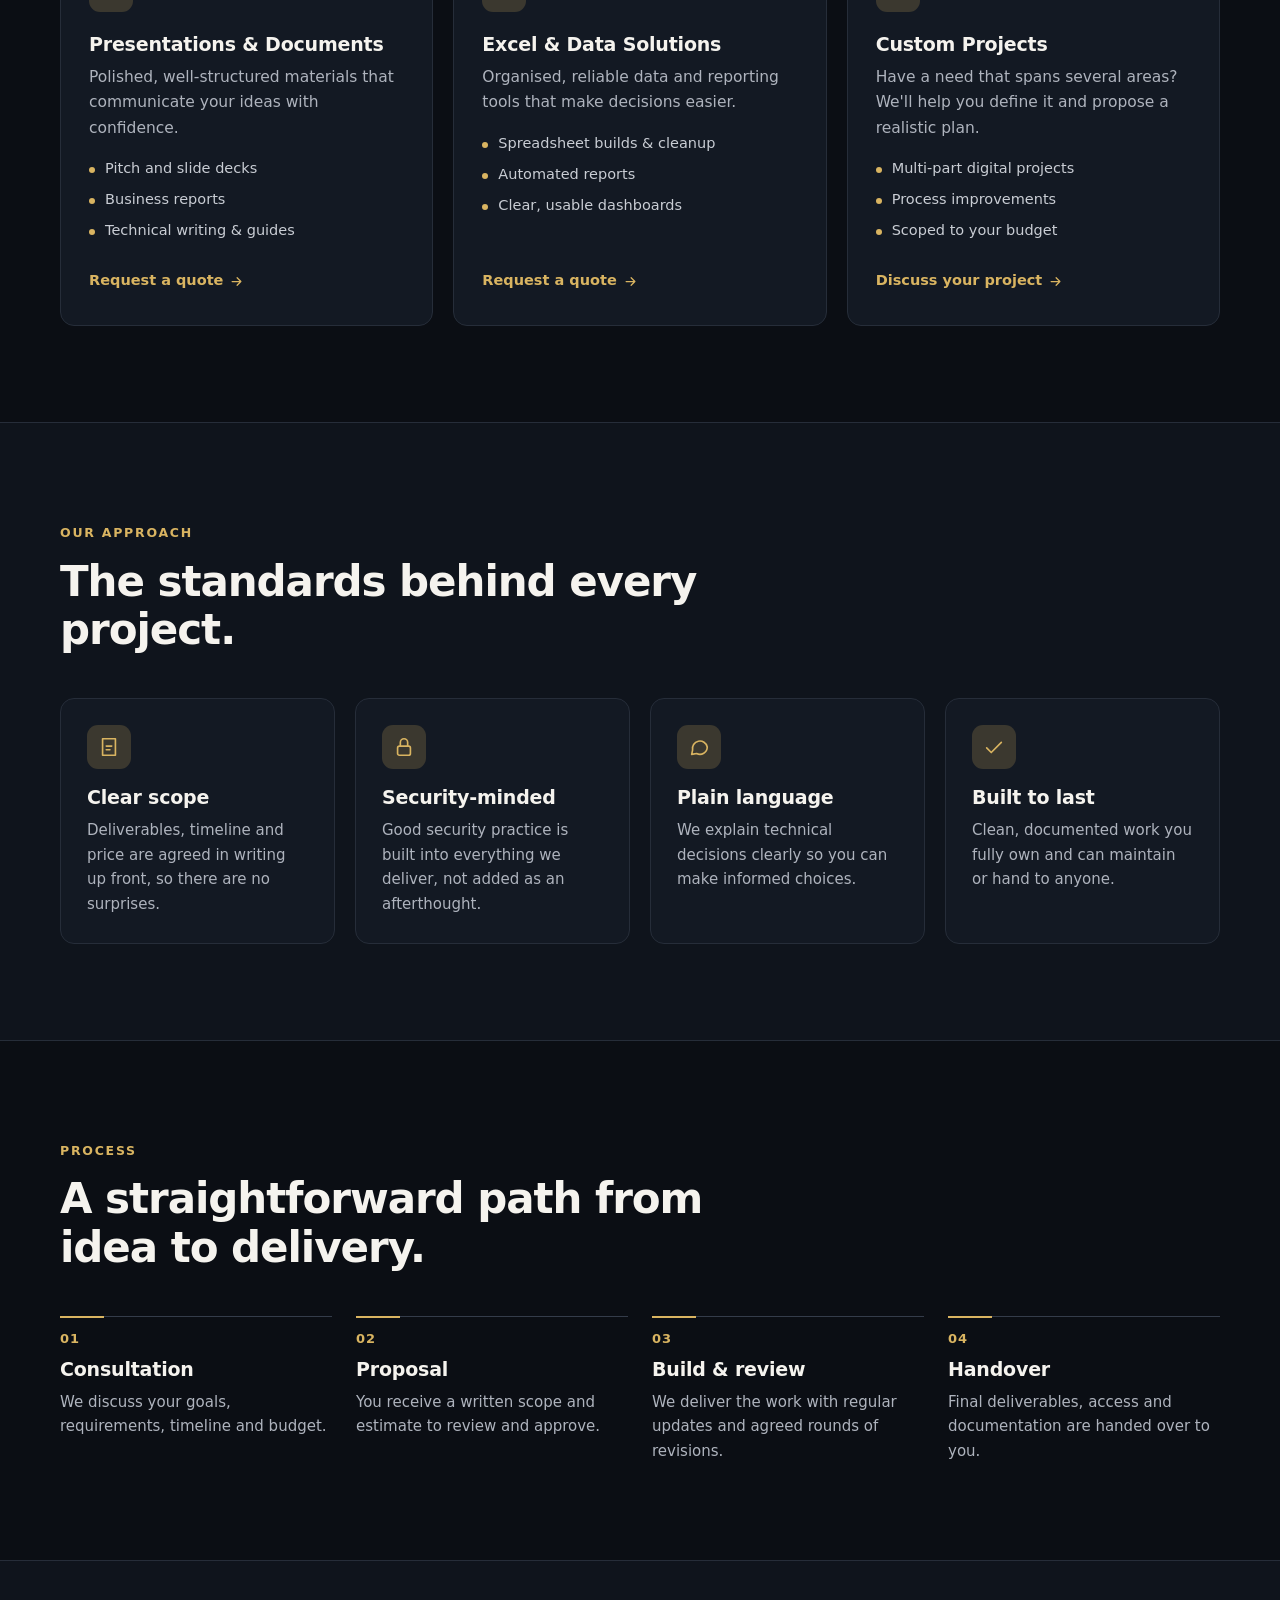
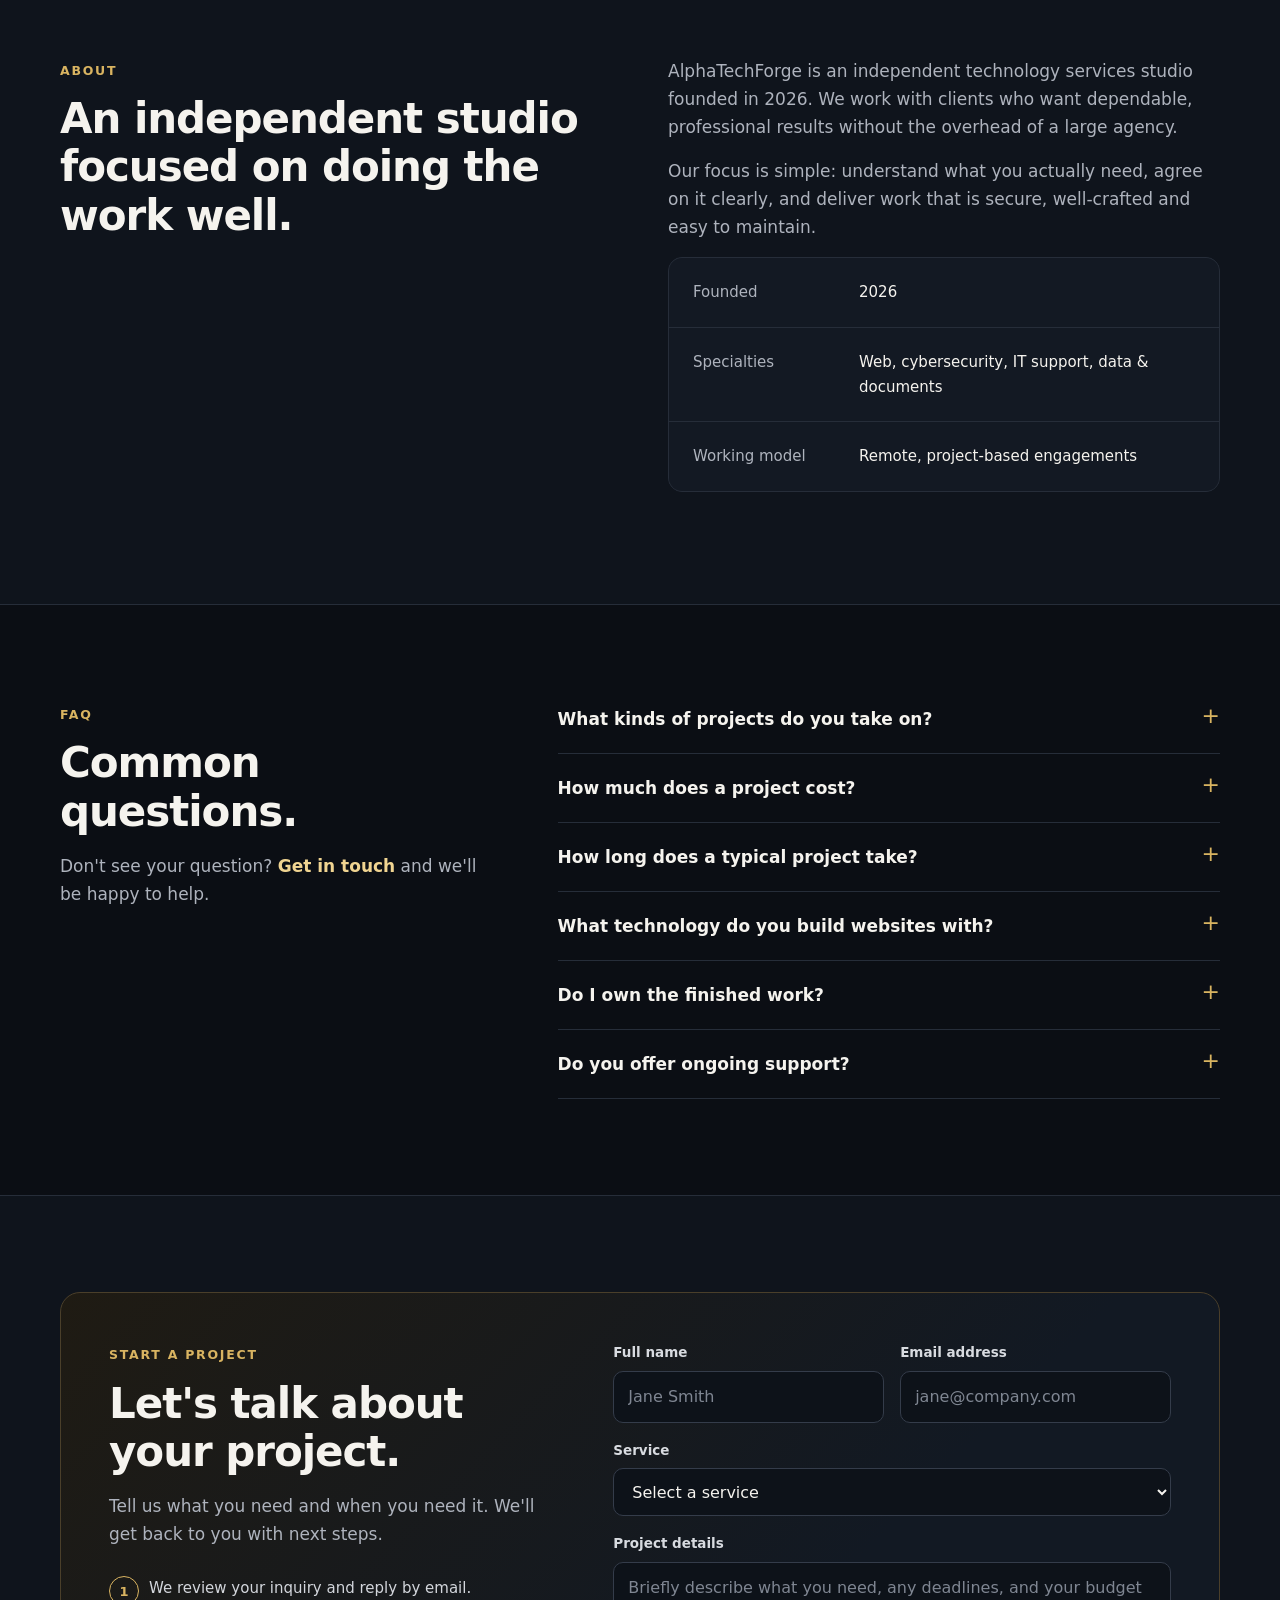
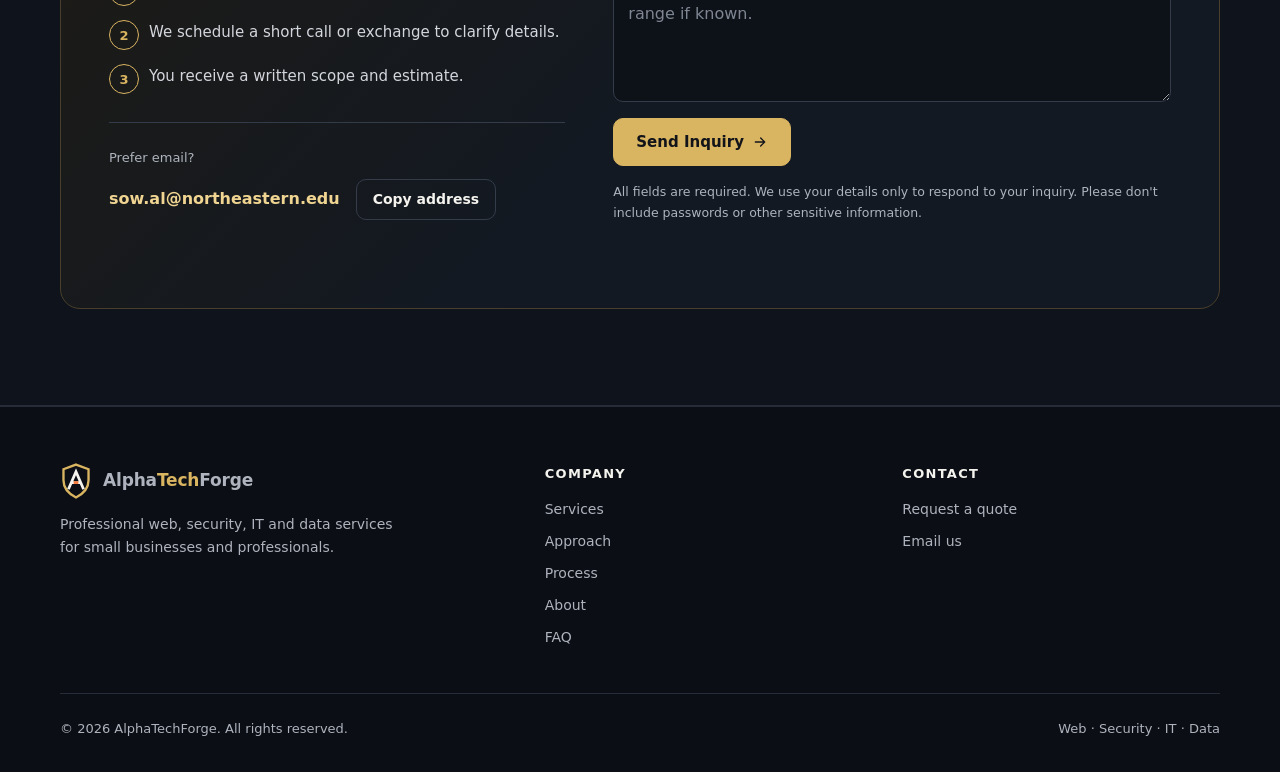
==== commit e0afd8c3: "typo fix index .html to index.html" ====
--- a/index.html
+++ b/index.html
@@ -5,13 +5,13 @@
 <meta name="viewport" content="width=device-width, initial-scale=1">
 <meta name="theme-color" content="#0b0e14">
 <title>AlphaTechForge | Web Development, Cybersecurity & IT Services</title>
-<meta name="description" content="AlphaTechForge delivers professional websites, cybersecurity documentation, IT support, business presentations and Excel data solutions — with clear scope, fair estimates and direct communication.">
+<meta name="description" content="AlphaTechForge delivers professional websites, cybersecurity documentation, IT support, business presentations and Excel data solutions, with clear scope, fair estimates and direct communication.">
 <link rel="canonical" href="https://alphatechforge.com/">
 <link rel="icon" href="/favicon.svg" type="image/svg+xml">
 <meta property="og:type" content="website">
 <meta property="og:site_name" content="AlphaTechForge">
 <meta property="og:title" content="AlphaTechForge | Web Development, Cybersecurity & IT Services">
-<meta property="og:description" content="Professional websites, security documentation, IT support and data solutions — scoped clearly and delivered with care.">
+<meta property="og:description" content="Professional websites, security documentation, IT support and data solutions, scoped clearly and delivered with care.">
 <meta property="og:url" content="https://alphatechforge.com/">
 <meta name="twitter:card" content="summary">
 <script type="application/ld+json">{"@context":"https://schema.org","@type":"ProfessionalService","name":"AlphaTechForge","url":"https://alphatechforge.com/","description":"Web design and development, cybersecurity documentation, IT support, presentations and Excel data solutions.","foundingDate":"2026","email":"sow.al@northeastern.edu"}</script>
@@ -230,7 +230,7 @@
     <div>
       <span class="eyebrow">Web · Security · IT · Data</span>
       <h1>Technology solutions, <span class="accent">built properly.</span></h1>
-      <p class="lead">AlphaTechForge helps small businesses, startups and professionals launch credible websites, strengthen their security posture, and get IT and data work done — with a clear scope, a fair estimate and direct communication from start to finish.</p>
+      <p class="lead">AlphaTechForge helps small businesses, startups and professionals launch credible websites, strengthen their security posture, and get IT and data work done. Every project comes with a clear scope, a fair estimate and direct communication from start to finish.</p>
       <div class="actions">
         <a class="btn primary" href="#contact">Request a Quote <svg aria-hidden="true"><use href="#i-arrow"/></svg></a>
         <a class="btn" href="#services">View Services</a>
@@ -260,7 +260,7 @@
         <div class="icon"><svg viewBox="0 0 24 24" fill="none" stroke="#d9b461" stroke-width="1.8" stroke-linecap="round" stroke-linejoin="round" aria-hidden="true"><rect x="3" y="4" width="18" height="14" rx="2"/><path d="M3 8h18M8 21h8M12 18v3"/></svg></div>
         <h3>Web Design &amp; Development</h3>
         <p>Fast, responsive websites that present your business clearly and convert visitors into enquiries.</p>
-        <ul><li>Business sites &amp; landing pages</li><li>Portfolios and small storefronts</li><li>Hand-coded — no page-builder lock-in</li></ul>
+        <ul><li>Business sites &amp; landing pages</li><li>Portfolios and small storefronts</li><li>Hand-coded, no page-builder lock-in</li></ul>
         <button class="text-link service-quote" data-service="Web Design & Development" type="button">Request a quote <svg aria-hidden="true"><use href="#i-arrow"/></svg></button>
       </article>
       <article class="card">
@@ -312,7 +312,7 @@
       <div class="principle">
         <div class="icon"><svg viewBox="0 0 24 24" fill="none" stroke="#d9b461" stroke-width="1.8" stroke-linecap="round" stroke-linejoin="round" aria-hidden="true"><path d="M9 11h6M9 15h4M5 3h14v18H5z"/></svg></div>
         <h3>Clear scope</h3>
-        <p>Deliverables, timeline and price are agreed in writing up front — no surprises.</p>
+        <p>Deliverables, timeline and price are agreed in writing up front, so there are no surprises.</p>
       </div>
       <div class="principle">
         <div class="icon"><svg viewBox="0 0 24 24" fill="none" stroke="#d9b461" stroke-width="1.8" stroke-linecap="round" stroke-linejoin="round" aria-hidden="true"><rect x="5" y="11" width="14" height="10" rx="2"/><path d="M8 11V7a4 4 0 0 1 8 0v4"/></svg></div>
@@ -377,7 +377,7 @@
       <details><summary>What kinds of projects do you take on?</summary><p>Websites, cybersecurity documentation and reviews, IT support, presentations and business documents, Excel and data work, and custom projects that combine several of these.</p></details>
       <details><summary>How much does a project cost?</summary><p>Pricing depends on scope, complexity and timeline. Share a short description through the inquiry form and you'll receive a written estimate before any work begins.</p></details>
       <details><summary>How long does a typical project take?</summary><p>Timelines vary with scope. Smaller tasks can often be turned around quickly, while larger builds are planned in stages. Your estimate will include a realistic timeline.</p></details>
-      <details><summary>What technology do you build websites with?</summary><p>Most sites are hand-coded for speed, security and full ownership — no page-builder subscription required. Where a platform is a better fit for your needs, we'll recommend it and explain why.</p></details>
+      <details><summary>What technology do you build websites with?</summary><p>Most sites are hand-coded for speed, security and full ownership, with no page-builder subscription required. Where a platform is a better fit for your needs, we'll recommend it and explain why.</p></details>
       <details><summary>Do I own the finished work?</summary><p>Yes. Once the project is complete and paid for, the deliverables are yours, along with the files, access and notes you need to use them.</p></details>
       <details><summary>Do you offer ongoing support?</summary><p>Ongoing maintenance and support can be arranged depending on the project. Terms are agreed separately so you only pay for what you need.</p></details>
     </div>
@@ -398,7 +398,7 @@
         </ol>
         <div class="email-row">
           <small>Prefer email?</small>
-          <a class="email" id="email-link" href="mailto:sow.al@northeastern.edu?subject=Project%20inquiry%20%E2%80%94%20AlphaTechForge">sow.al@northeastern.edu</a>
+          <a class="email" id="email-link" href="mailto:sow.al@northeastern.edu?subject=Project%20inquiry%3A%20AlphaTechForge">sow.al@northeastern.edu</a>
           <button id="copy-email" type="button" class="btn small">Copy address</button>
           <p id="copy-status" class="status" role="status" aria-live="polite"></p>
         </div>
@@ -447,7 +447,7 @@
       </div>
       <div>
         <h4>Contact</h4>
-        <ul><li><a href="#contact">Request a quote</a></li><li><a class="js-email" href="mailto:sow.al@northeastern.edu?subject=Project%20inquiry%20%E2%80%94%20AlphaTechForge">Email us</a></li></ul>
+        <ul><li><a href="#contact">Request a quote</a></li><li><a class="js-email" href="mailto:sow.al@northeastern.edu?subject=Project%20inquiry%3A%20AlphaTechForge">Email us</a></li></ul>
       </div>
     </div>
     <div class="legal"><span>© <span id="year">2026</span> AlphaTechForge. All rights reserved.</span><span>Web · Security · IT · Data</span></div>
@@ -465,7 +465,7 @@
   const smooth = () => matchMedia('(prefers-reduced-motion: reduce)').matches ? 'auto' : 'smooth';
 
   // Email links
-  const mailto = 'mailto:' + EMAIL + '?subject=' + encodeURIComponent('Project inquiry — AlphaTechForge');
+  const mailto = 'mailto:' + EMAIL + '?subject=' + encodeURIComponent('Project inquiry: AlphaTechForge');
   const link = $('#email-link'); link.href = mailto; link.textContent = EMAIL;
   document.querySelectorAll('.js-email').forEach(a => a.href = mailto);
 
@@ -502,7 +502,7 @@
       const res = await fetch('/api/contact', { method: 'POST', headers: { 'Content-Type': 'application/json' }, body: JSON.stringify(Object.fromEntries(new FormData(form))) });
       let data = {}; try { data = await res.json(); } catch {}
       if (!res.ok) throw new Error(data.error || 'Your inquiry could not be sent.');
-      status.textContent = 'Thank you — your inquiry has been received. We will reply by email shortly.';
+      status.textContent = 'Thank you! Your inquiry has been received. We will reply by email shortly.';
       form.reset();
     } catch (err) {
       status.classList.add('error');
@@ -515,7 +515,7 @@
   // Copy email
   $('#copy-email').addEventListener('click', async () => {
     try { await navigator.clipboard.writeText(EMAIL); $('#copy-status').textContent = 'Copied to clipboard.'; }
-    catch { $('#copy-status').textContent = 'Copy failed — please select the address above.'; }
+    catch { $('#copy-status').textContent = 'Copy failed. Please select the address above.'; }
   });
 
   // Back to top
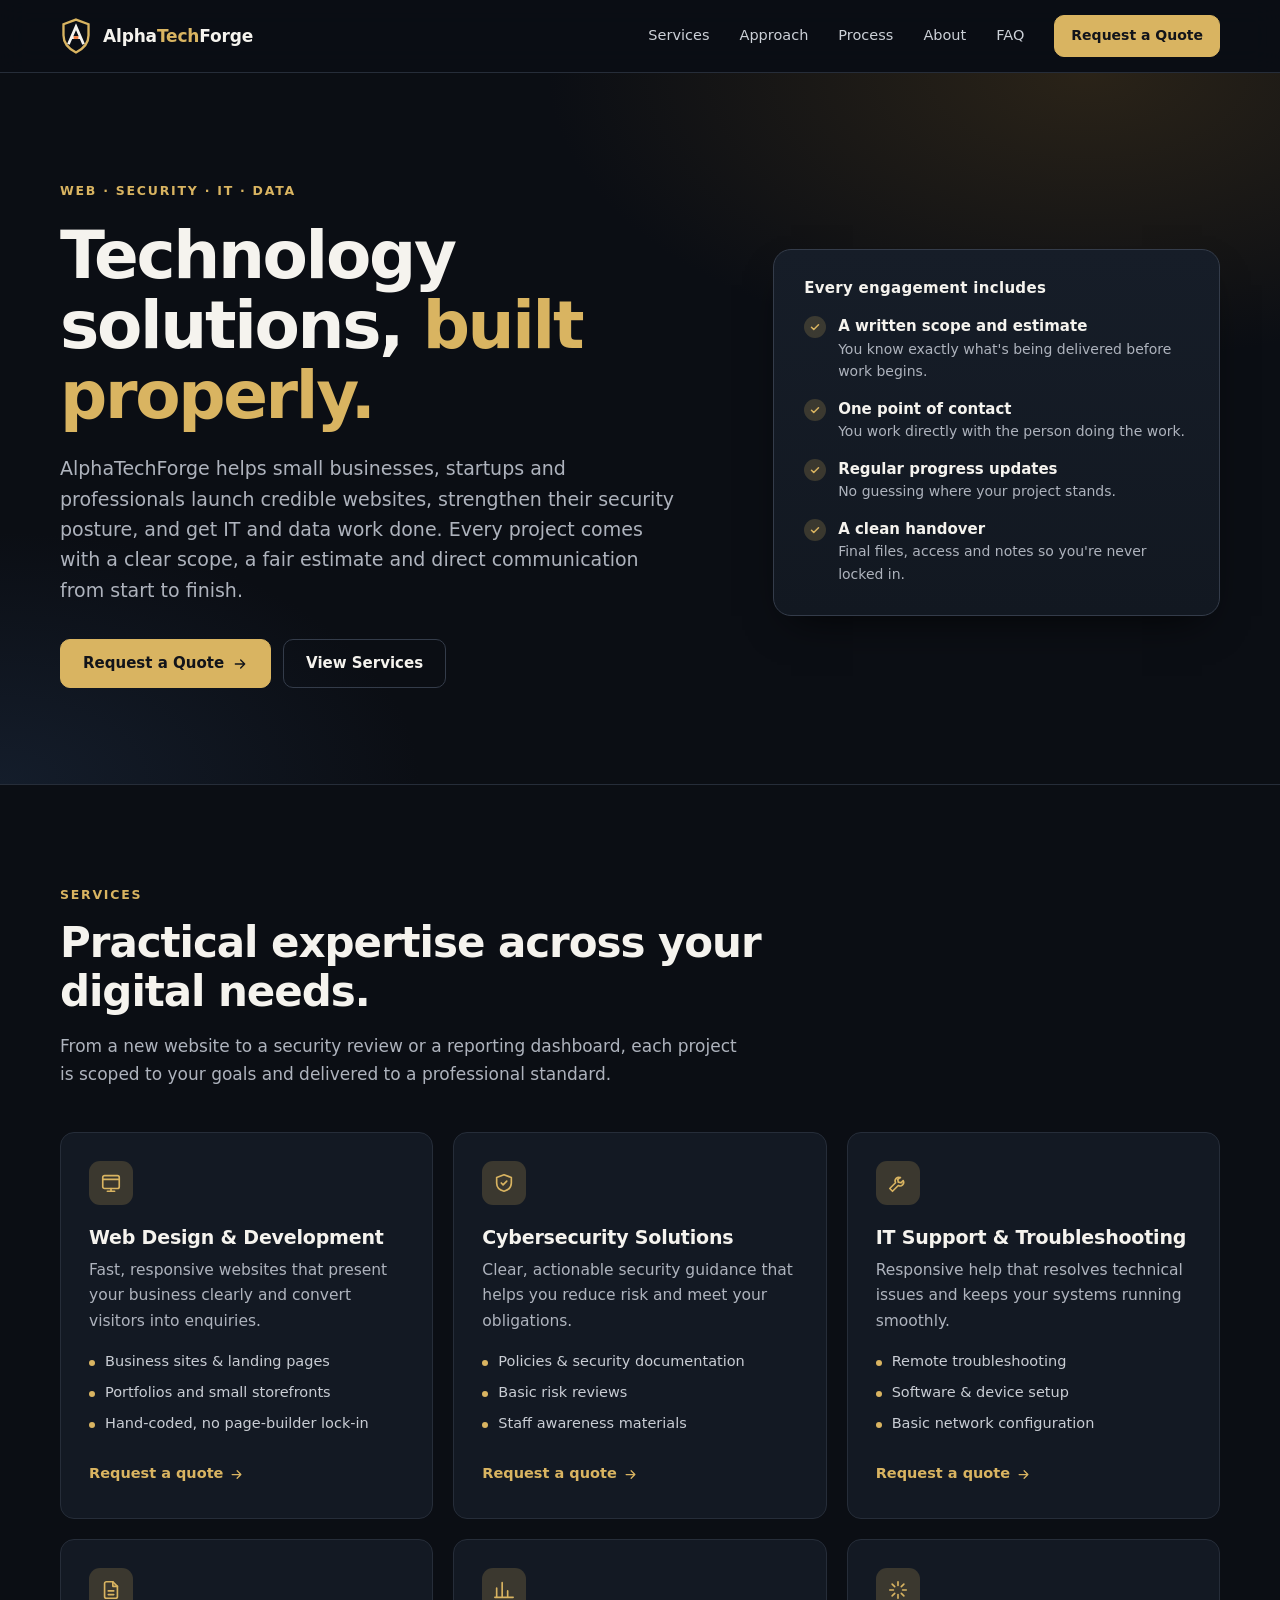
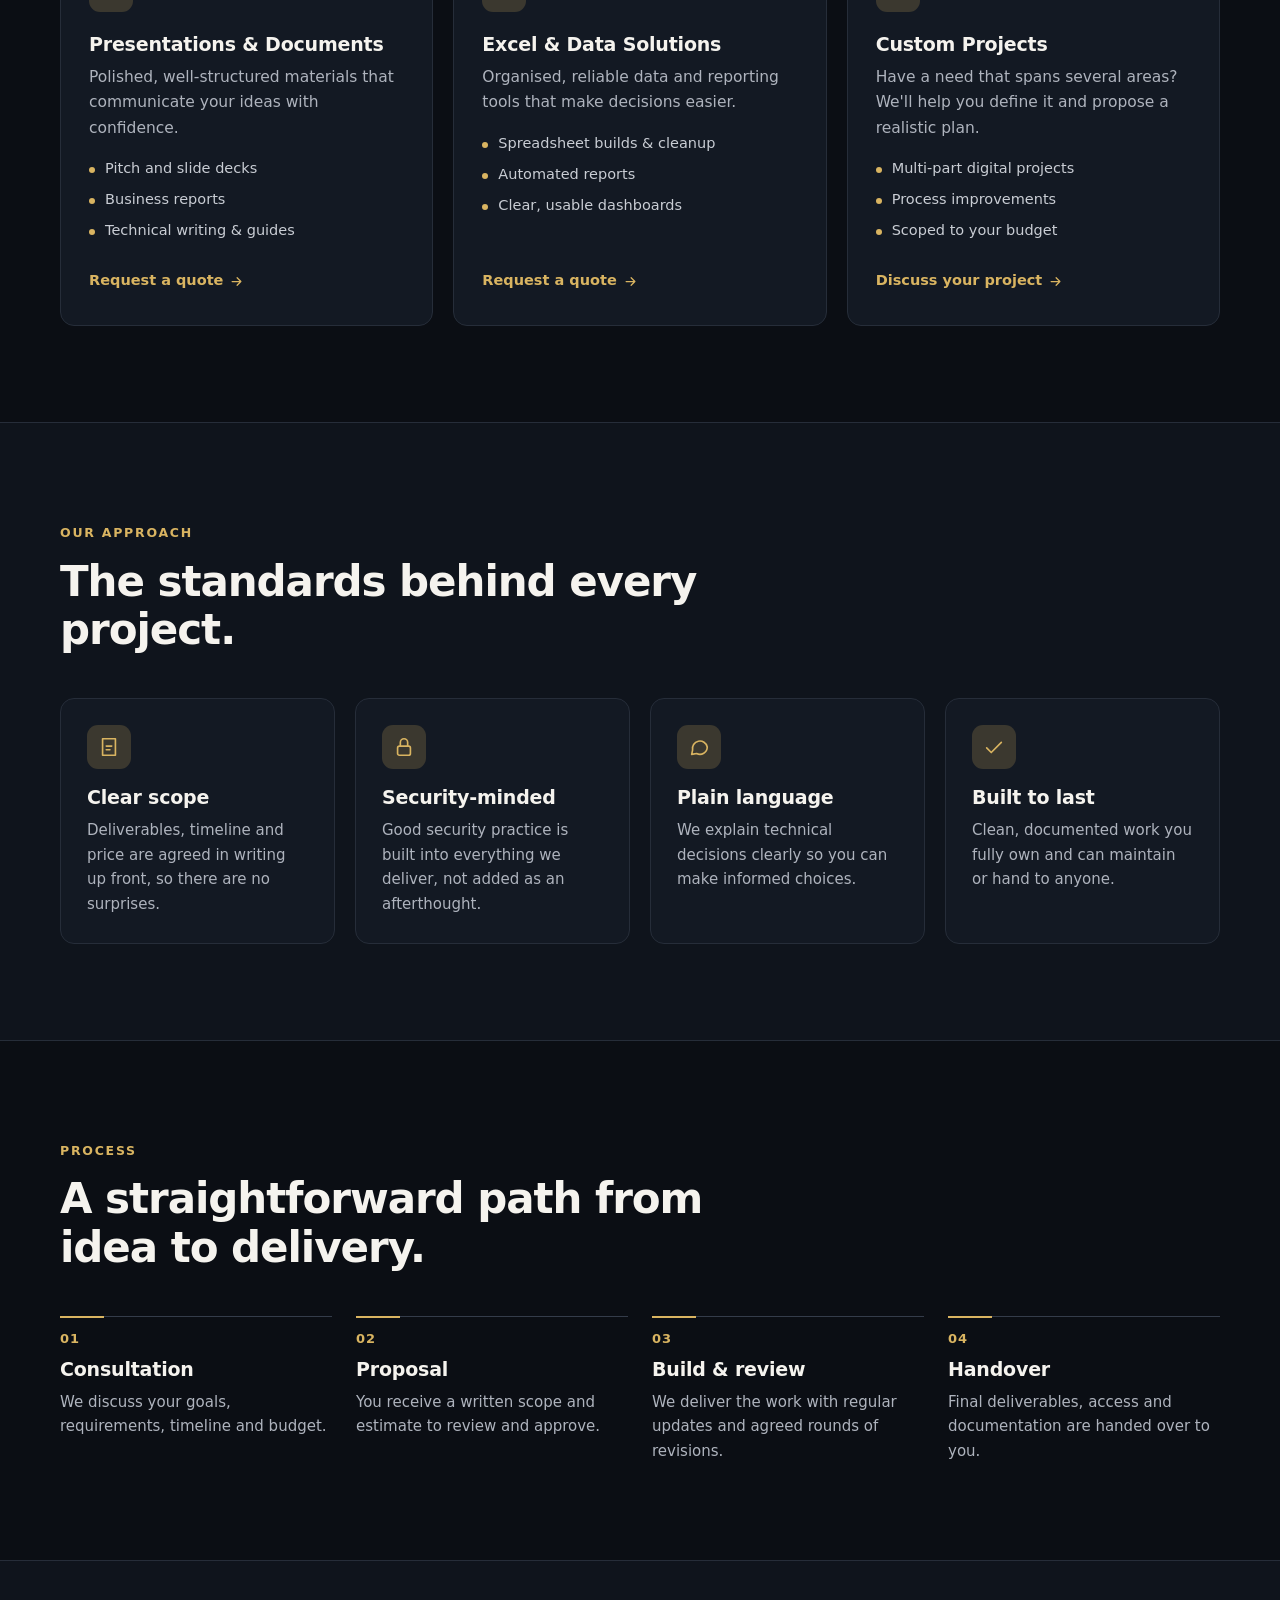
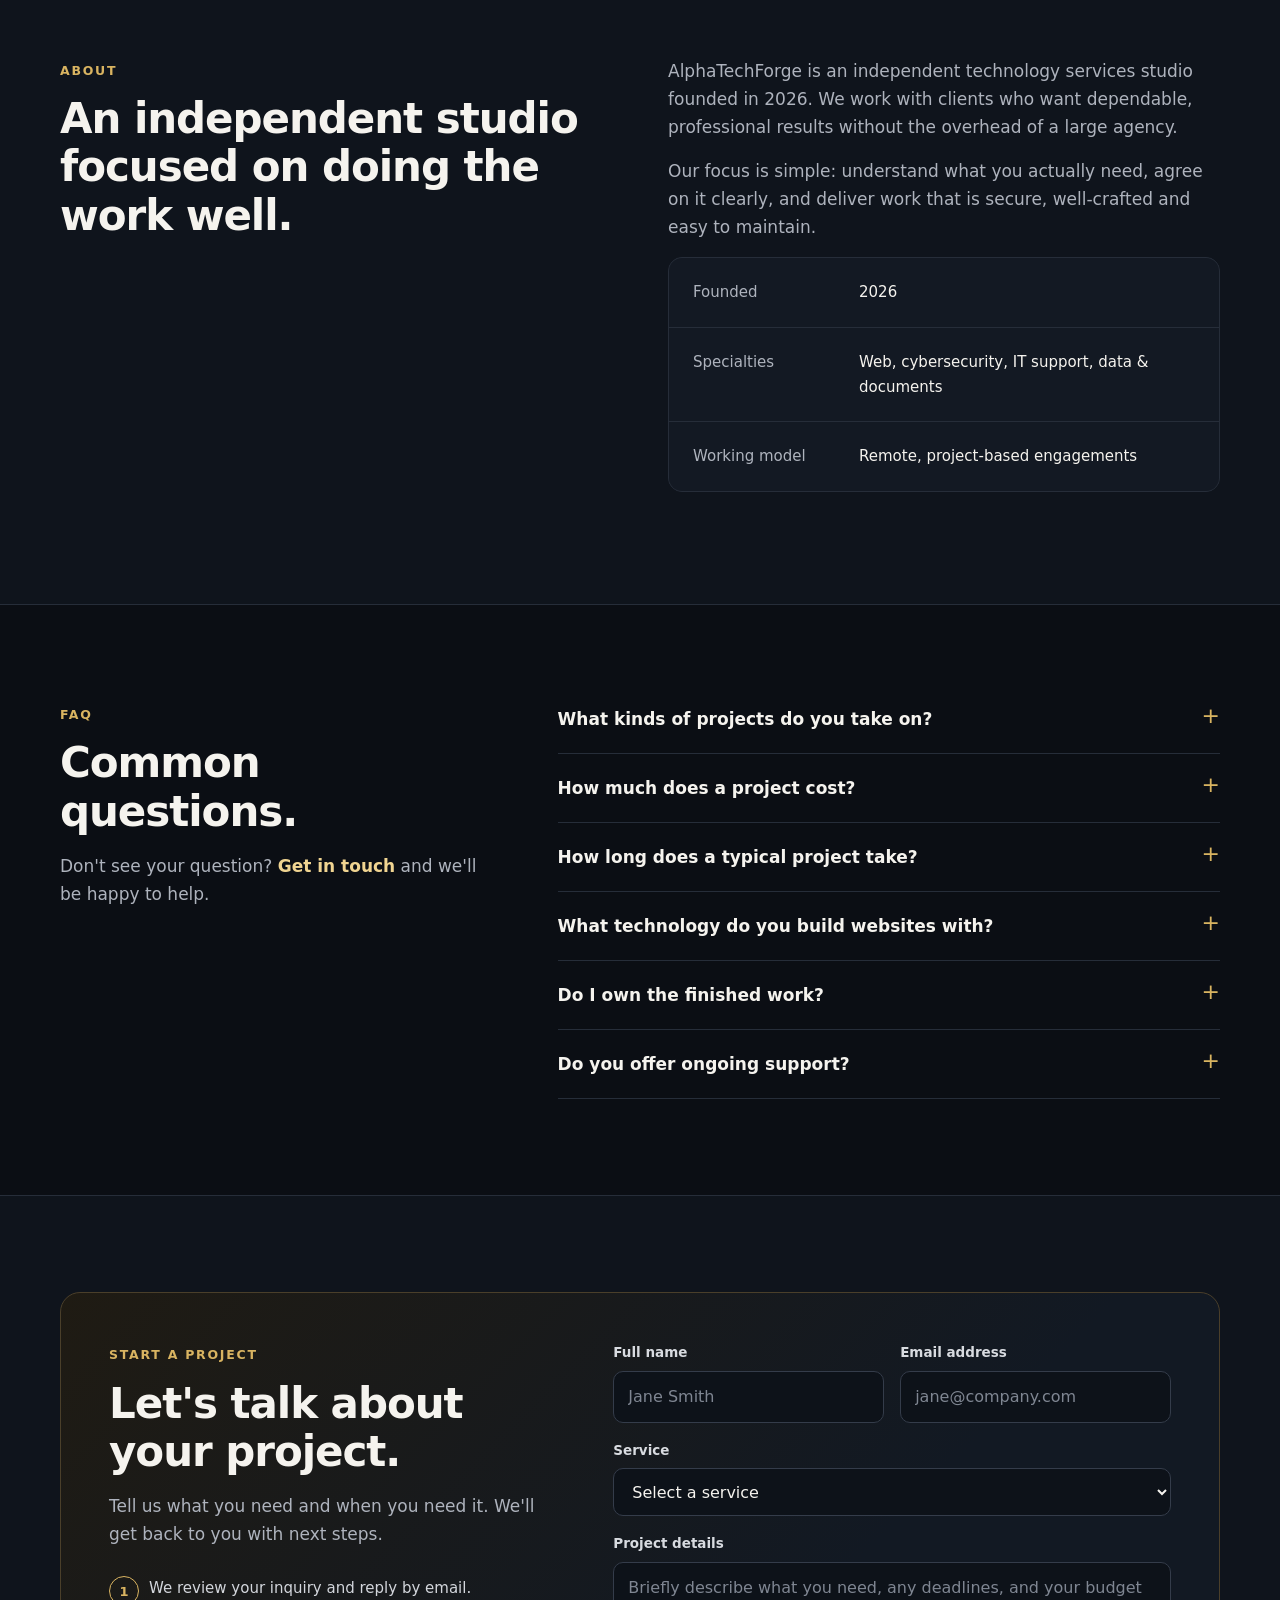
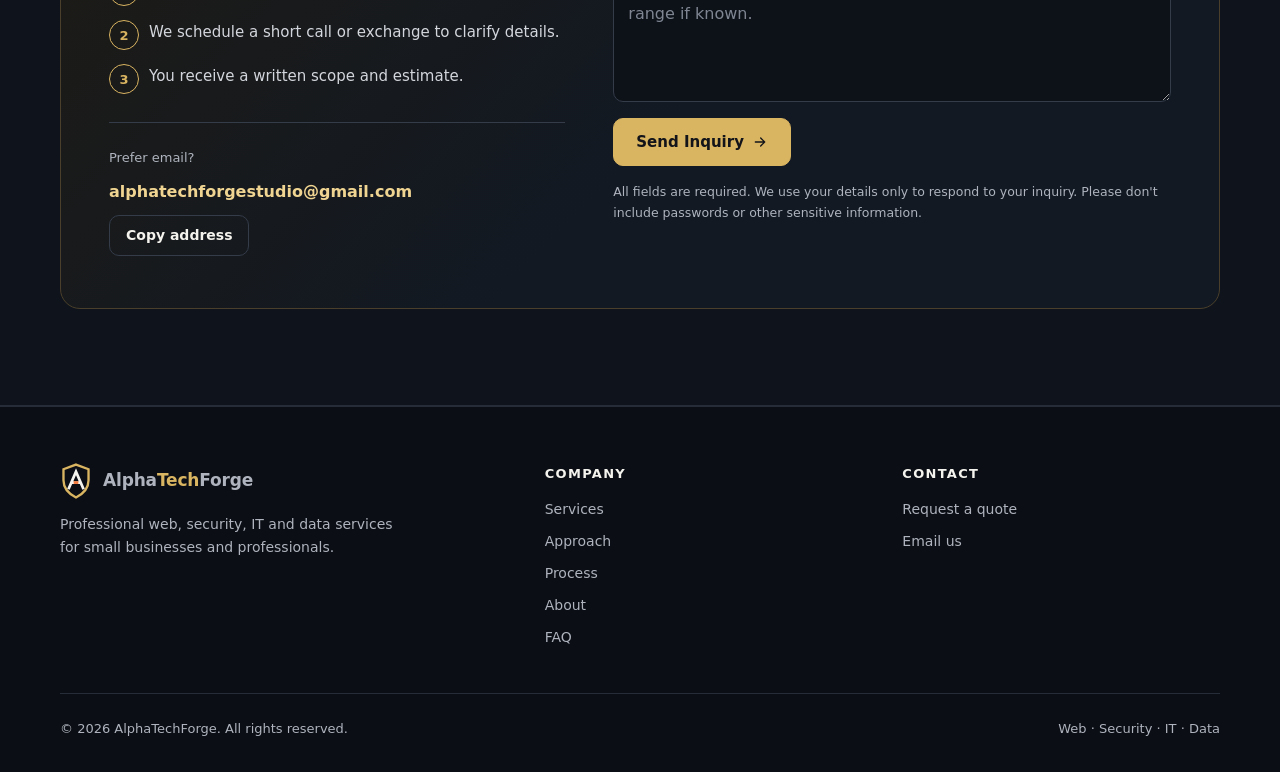
==== commit 8df773b5: "Contact Rename index (6).html to index.html I just Got my business email , so i just updated" ====
--- a/index.html
+++ b/index.html
@@ -14,7 +14,7 @@
 <meta property="og:description" content="Professional websites, security documentation, IT support and data solutions, scoped clearly and delivered with care.">
 <meta property="og:url" content="https://alphatechforge.com/">
 <meta name="twitter:card" content="summary">
-<script type="application/ld+json">{"@context":"https://schema.org","@type":"ProfessionalService","name":"AlphaTechForge","url":"https://alphatechforge.com/","description":"Web design and development, cybersecurity documentation, IT support, presentations and Excel data solutions.","foundingDate":"2026","email":"sow.al@northeastern.edu"}</script>
+<script type="application/ld+json">{"@context":"https://schema.org","@type":"ProfessionalService","name":"AlphaTechForge","url":"https://alphatechforge.com/","description":"Web design and development, cybersecurity documentation, IT support, presentations and Excel data solutions.","foundingDate":"2026","email":"alphatechforgestudio@gmail.com"}</script>
 <style>
 :root{
   color-scheme:dark;
@@ -398,7 +398,7 @@
         </ol>
         <div class="email-row">
           <small>Prefer email?</small>
-          <a class="email" id="email-link" href="mailto:sow.al@northeastern.edu?subject=Project%20inquiry%3A%20AlphaTechForge">sow.al@northeastern.edu</a>
+          <a class="email" id="email-link" href="mailto:alphatechforgestudio@gmail.com?subject=Project%20inquiry%3A%20AlphaTechForge">alphatechforgestudio@gmail.com</a>
           <button id="copy-email" type="button" class="btn small">Copy address</button>
           <p id="copy-status" class="status" role="status" aria-live="polite"></p>
         </div>
@@ -447,7 +447,7 @@
       </div>
       <div>
         <h4>Contact</h4>
-        <ul><li><a href="#contact">Request a quote</a></li><li><a class="js-email" href="mailto:sow.al@northeastern.edu?subject=Project%20inquiry%3A%20AlphaTechForge">Email us</a></li></ul>
+        <ul><li><a href="#contact">Request a quote</a></li><li><a class="js-email" href="mailto:alphatechforgestudio@gmail.com?subject=Project%20inquiry%3A%20AlphaTechForge">Email us</a></li></ul>
       </div>
     </div>
     <div class="legal"><span>© <span id="year">2026</span> AlphaTechForge. All rights reserved.</span><span>Web · Security · IT · Data</span></div>
@@ -460,7 +460,7 @@
 (() => {
   'use strict';
   // Change the contact address here (and in functions/api/contact.js).
-  const EMAIL = 'sow.al@northeastern.edu';
+  const EMAIL = 'alphatechforgestudio@gmail.com';
   const $ = s => document.querySelector(s);
   const smooth = () => matchMedia('(prefers-reduced-motion: reduce)').matches ? 'auto' : 'smooth';
 
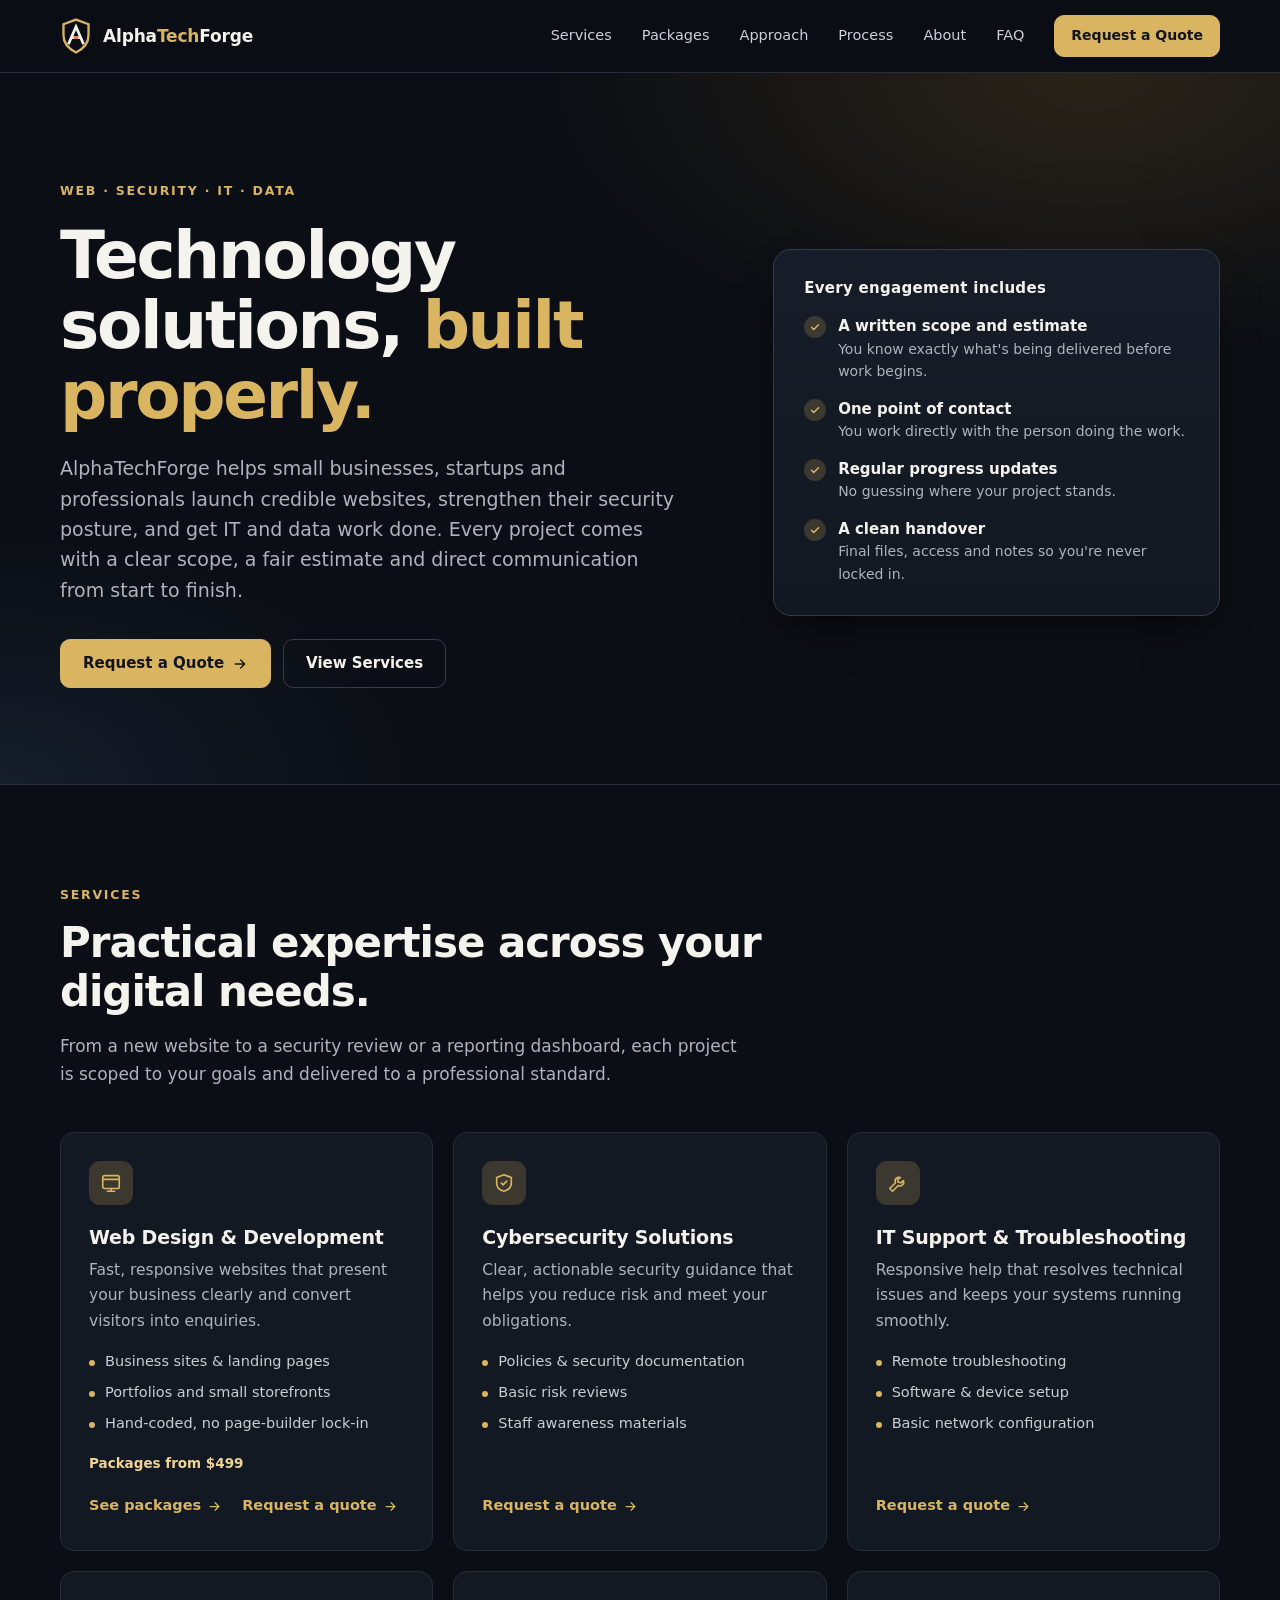
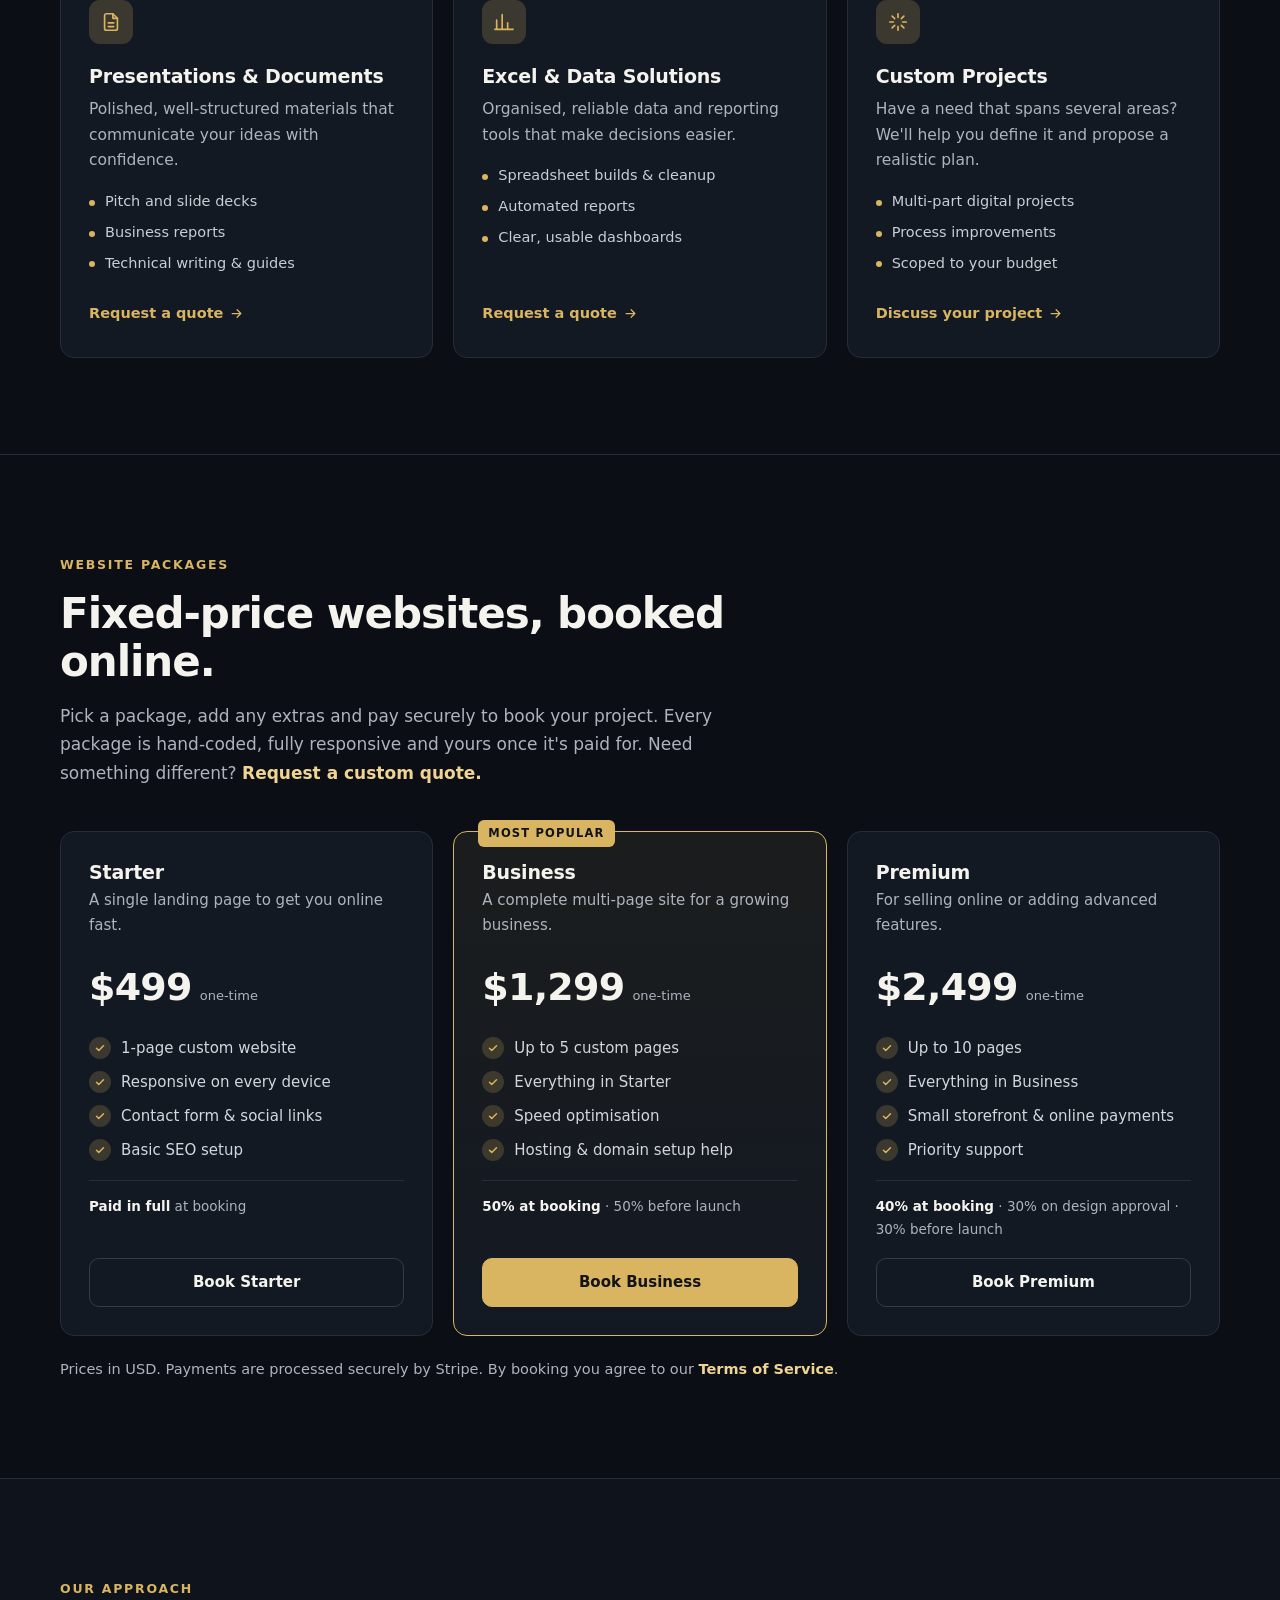
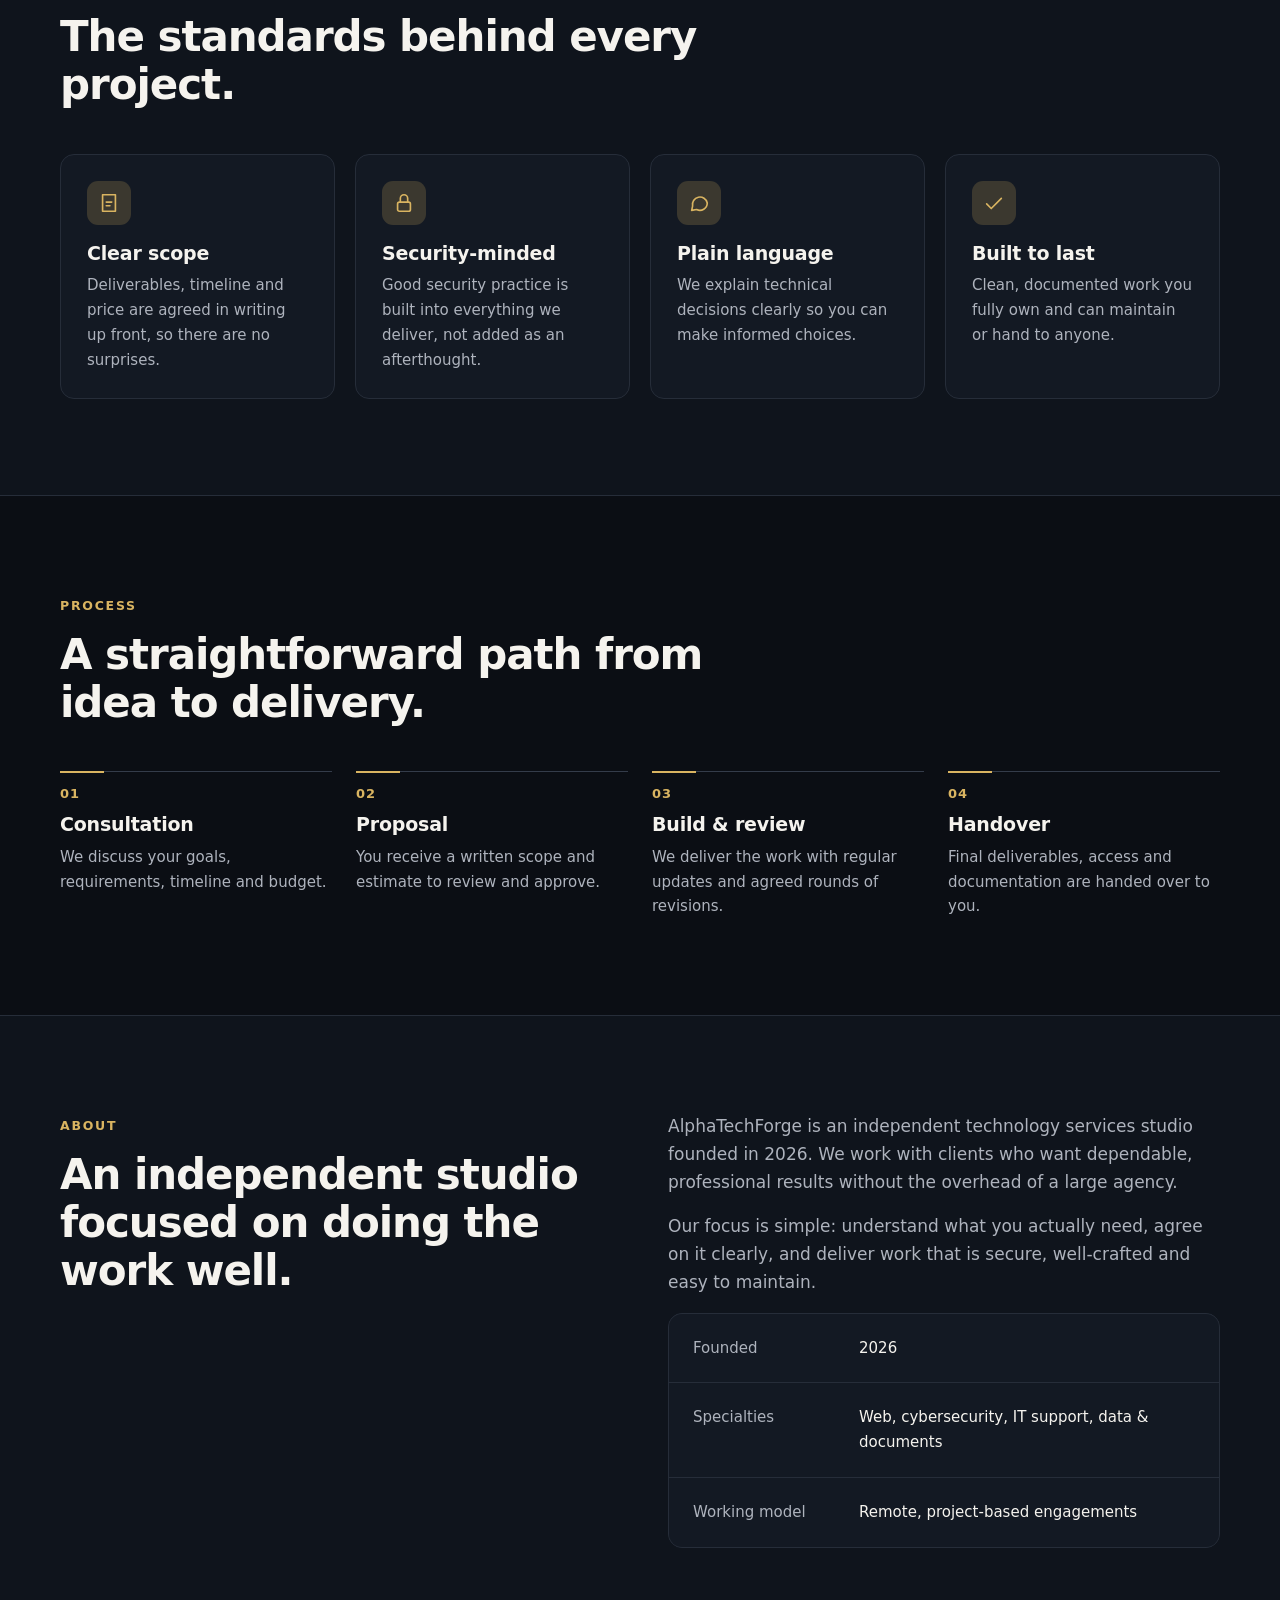
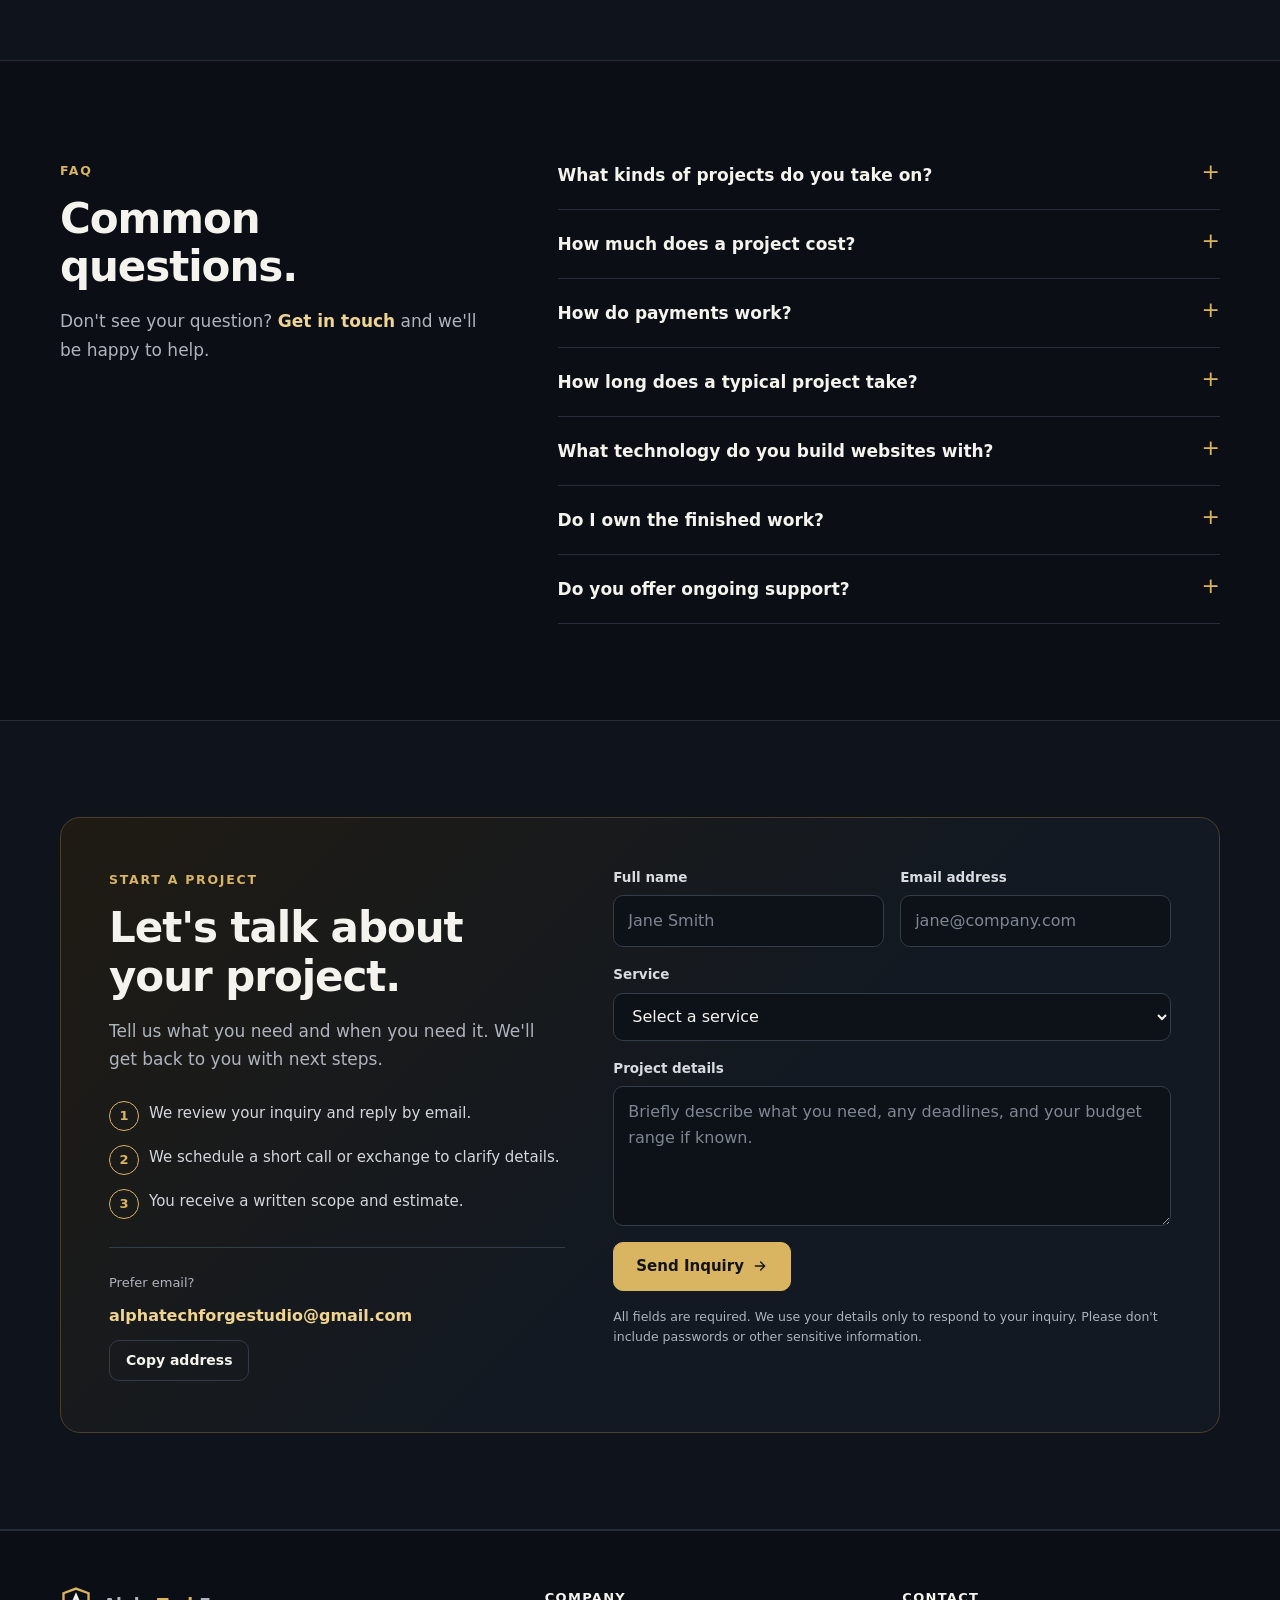
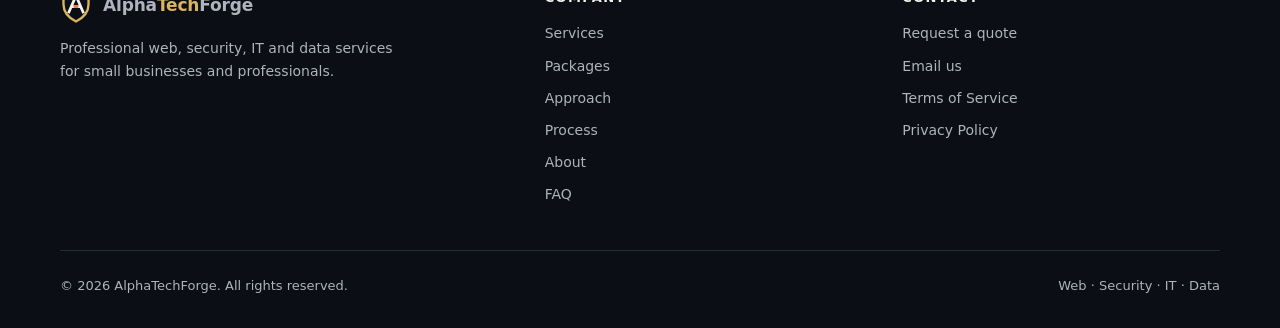
==== commit fb463a3f: "Add website packages with Stripe checkout, Terms and Privacy pages - catalog.json: single source for" ====
--- a/index.html
+++ b/index.html
@@ -165,7 +165,52 @@
 .back-top svg{width:18px;height:18px}
 .back-top.visible{opacity:1;pointer-events:auto;transform:none}
 
+/* Packages & checkout */
+[hidden]{display:none!important}
+.card-links{margin-top:auto;display:flex;flex-wrap:wrap;gap:4px 20px}
+.card-links .text-link{margin-top:0}
+.from{display:inline-block;margin:-6px 0 16px;font-size:13.5px;font-weight:600;color:var(--gold-2)}
+.pkgs{display:grid;grid-template-columns:repeat(3,minmax(0,1fr));gap:20px;margin-top:44px}
+.pkg{position:relative;display:flex;flex-direction:column;gap:18px;background:var(--surface);border:1px solid var(--line);border-radius:var(--radius);padding:28px}
+.pkg.featured{border-color:var(--gold);background:linear-gradient(180deg,#1b1d1d,var(--surface))}
+.pkg-badge{position:absolute;top:-12px;left:24px;background:var(--gold);color:#12141a;font-size:11.5px;font-weight:800;letter-spacing:.1em;text-transform:uppercase;padding:4px 10px;border-radius:6px}
+.pkg h3{margin:0}
+.pkg .for{color:var(--muted);font-size:15px;margin:4px 0 0}
+.amount{display:flex;align-items:baseline;gap:8px;font-variant-numeric:tabular-nums}
+.amount strong{font-size:38px;letter-spacing:-.02em}
+.amount small{color:var(--muted);font-size:13px}
+.pkg ul{margin:0;padding:0;list-style:none;display:grid;gap:9px;font-size:15px;color:#d3d6dc}
+.pkg li{display:grid;grid-template-columns:22px 1fr;gap:10px}
+.terms-line{font-size:13.5px;color:var(--muted);border-top:1px solid var(--line);padding-top:14px;margin:0}
+.terms-line b{color:var(--text);font-weight:600}
+.pkg .btn{margin-top:auto;width:100%}
+.pkg-note{color:var(--muted);font-size:14.5px;margin:22px 0 0}
+.banner{margin-top:28px;padding:16px 18px;border-radius:12px;border:1px solid var(--gold);background:#17150f;color:var(--text);display:flex;justify-content:space-between;gap:12px;align-items:flex-start}
+.banner p{margin:0}
+.banner button{background:none;border:0;color:var(--muted);font-size:20px;line-height:1;padding:0 4px}
+dialog{width:min(560px,calc(100% - 24px));max-height:calc(100dvh - 24px);padding:0;border:1px solid var(--line-2);border-radius:16px;background:var(--bg-alt);color:var(--text);overflow:auto}
+dialog::backdrop{background:#04060ad0;backdrop-filter:blur(3px)}
+.dlg-head{position:sticky;top:0;z-index:1;display:flex;justify-content:space-between;align-items:center;gap:12px;padding:18px 24px;border-bottom:1px solid var(--line);background:var(--bg-alt)}
+.dlg-head h2{font-size:20px;margin:0}
+.x-btn{width:40px;height:40px;border-radius:10px;border:1px solid var(--line-2);background:transparent;display:grid;place-items:center;font-size:20px;line-height:1}
+.dlg-body{padding:24px;display:grid;gap:18px}
+.group{display:grid;gap:8px;border:0;margin:0;padding:0}
+.group legend{font-size:13.5px;font-weight:600;color:#d8dbe0;padding:0;margin-bottom:8px}
+.check{display:flex;gap:12px;align-items:flex-start;padding:12px 14px;border:1px solid var(--line-2);border-radius:10px;background:#0d1219;cursor:pointer;font-size:15px}
+.check input{width:18px;height:18px;margin:2px 0 0;accent-color:var(--gold);flex:none}
+.check .nm{flex:1;min-width:0}
+.check small{display:block;color:var(--muted);font-size:13px}
+.check .pr{color:var(--gold-2);font-size:14px;font-variant-numeric:tabular-nums;white-space:nowrap}
+.check.plain{border:0;background:none;padding:0}
+.sched{display:grid;gap:8px;padding:16px;border:1px solid var(--line-2);border-radius:12px;background:var(--bg);font-size:15px;font-variant-numeric:tabular-nums}
+.sched div{display:flex;justify-content:space-between;gap:12px;color:var(--muted)}
+.sched .due{color:var(--text);font-weight:700;font-size:18px;padding-top:8px;border-top:1px solid var(--line)}
+.dlg-body .btn.primary{width:100%}
+.btn:disabled{opacity:.6;cursor:not-allowed}
+.secure{display:flex;gap:8px;font-size:13px;color:var(--muted);margin:0}
+
 @media(max-width:980px){
+  .pkgs{grid-template-columns:1fr;max-width:560px}
   .hero-grid,.about,.faq-grid,.contact{grid-template-columns:1fr}
   .hero-grid{gap:44px}.about,.faq-grid{gap:32px}
   .services{grid-template-columns:repeat(2,minmax(0,1fr))}
@@ -214,6 +259,7 @@
     </button>
     <nav class="navlinks" id="navlinks" aria-label="Main navigation">
       <a href="#services">Services</a>
+      <a href="#packages">Packages</a>
       <a href="#approach">Approach</a>
       <a href="#process">Process</a>
       <a href="#about">About</a>
@@ -261,7 +307,11 @@
         <h3>Web Design &amp; Development</h3>
         <p>Fast, responsive websites that present your business clearly and convert visitors into enquiries.</p>
         <ul><li>Business sites &amp; landing pages</li><li>Portfolios and small storefronts</li><li>Hand-coded, no page-builder lock-in</li></ul>
-        <button class="text-link service-quote" data-service="Web Design & Development" type="button">Request a quote <svg aria-hidden="true"><use href="#i-arrow"/></svg></button>
+        <span class="from" id="web-from" hidden></span>
+        <div class="card-links">
+          <a class="text-link" href="#packages">See packages <svg aria-hidden="true"><use href="#i-arrow"/></svg></a>
+          <button class="text-link service-quote" data-service="Web Design & Development" type="button">Request a quote <svg aria-hidden="true"><use href="#i-arrow"/></svg></button>
+        </div>
       </article>
       <article class="card">
         <div class="icon"><svg viewBox="0 0 24 24" fill="none" stroke="#d9b461" stroke-width="1.8" stroke-linecap="round" stroke-linejoin="round" aria-hidden="true"><path d="M12 3 4 6v6c0 4.5 3.2 7.8 8 9 4.8-1.2 8-4.5 8-9V6l-8-3Z"/><path d="m9 12 2 2 4-4"/></svg></div>
@@ -302,6 +352,38 @@
   </div>
 </section>
 
+<section id="packages" style="border-top:1px solid var(--line)">
+  <div class="wrap">
+    <div class="section-head">
+      <span class="eyebrow">Website packages</span>
+      <h2>Fixed-price websites, booked online.</h2>
+      <p class="sub">Pick a package, add any extras and pay securely to book your project. Every package is hand-coded, fully responsive and yours once it's paid for. Need something different? <a class="email" href="#contact">Request a custom quote.</a></p>
+    </div>
+    <div class="banner" id="checkout-banner" role="status" hidden><p id="checkout-banner-text"></p><button type="button" id="banner-close" aria-label="Dismiss">&times;</button></div>
+    <div class="pkgs" id="pkgs"><p class="sub">Loading packages…</p></div>
+    <noscript><p class="sub">Packages need JavaScript to load. You can <a class="email" href="#contact">request a quote</a> instead.</p></noscript>
+    <p class="pkg-note">Prices in USD. Payments are processed securely by Stripe. By booking you agree to our <a class="email" href="/terms.html">Terms of Service</a>.</p>
+  </div>
+</section>
+
+<dialog id="book-dlg" aria-labelledby="book-title">
+  <div class="dlg-head"><h2 id="book-title">Book your website</h2><button class="x-btn" type="button" id="book-close" aria-label="Close">&times;</button></div>
+  <form class="dlg-body" id="book-form" novalidate>
+    <fieldset class="group" id="addon-list"><legend>Add-ons (optional)</legend></fieldset>
+    <label class="check"><input type="checkbox" id="care-plan"><span class="nm" id="care-text"></span><span class="pr" id="care-price"></span></label>
+    <div class="row">
+      <div class="field"><label for="book-name">Full name</label><input id="book-name" autocomplete="name" required maxlength="100"></div>
+      <div class="field"><label for="book-email">Email address</label><input id="book-email" type="email" autocomplete="email" required maxlength="150"></div>
+    </div>
+    <div class="field"><label for="book-notes">Anything we should know? <span style="font-weight:400;color:var(--muted)">(optional)</span></label><textarea id="book-notes" maxlength="450" style="min-height:90px" placeholder="Your business, websites you like, deadlines…"></textarea></div>
+    <div class="sched" id="sched"></div>
+    <label class="check plain"><input type="checkbox" id="agree" required><span class="nm">I have read and agree to the <a class="email" href="/terms.html" target="_blank" rel="noopener">Terms of Service</a>, including the payment schedule above.</span></label>
+    <p class="status error" id="book-status" role="alert"></p>
+    <button class="btn primary" type="submit" id="book-submit">Continue to secure payment</button>
+    <p class="secure"><svg width="16" height="16" viewBox="0 0 24 24" fill="none" stroke="#5BD48A" stroke-width="2" aria-hidden="true"><rect x="5" y="11" width="14" height="10" rx="2"/><path d="M8 11V7a4 4 0 0 1 8 0v4"/></svg>You'll pay on Stripe's secure page. Card details never touch this site.</p>
+  </form>
+</dialog>
+
 <section id="approach" class="alt">
   <div class="wrap">
     <div class="section-head">
@@ -375,7 +457,8 @@
     </div>
     <div class="faq">
       <details><summary>What kinds of projects do you take on?</summary><p>Websites, cybersecurity documentation and reviews, IT support, presentations and business documents, Excel and data work, and custom projects that combine several of these.</p></details>
-      <details><summary>How much does a project cost?</summary><p>Pricing depends on scope, complexity and timeline. Share a short description through the inquiry form and you'll receive a written estimate before any work begins.</p></details>
+      <details><summary>How much does a project cost?</summary><p>Website packages have fixed prices listed in the <a class="email" href="#packages">Packages</a> section and can be booked online. Other services depend on scope, complexity and timeline: share a short description through the inquiry form and you'll receive a written estimate before any work begins.</p></details>
+      <details><summary>How do payments work?</summary><p>All payments are processed securely by Stripe; we never see or store your card details. Website packages are paid in stages shown on each package, starting with a booking payment. For quoted services, you'll receive an invoice with a secure payment link once you approve the estimate. Full details are in our <a class="email" href="/terms.html">Terms of Service</a>.</p></details>
       <details><summary>How long does a typical project take?</summary><p>Timelines vary with scope. Smaller tasks can often be turned around quickly, while larger builds are planned in stages. Your estimate will include a realistic timeline.</p></details>
       <details><summary>What technology do you build websites with?</summary><p>Most sites are hand-coded for speed, security and full ownership, with no page-builder subscription required. Where a platform is a better fit for your needs, we'll recommend it and explain why.</p></details>
       <details><summary>Do I own the finished work?</summary><p>Yes. Once the project is complete and paid for, the deliverables are yours, along with the files, access and notes you need to use them.</p></details>
@@ -443,11 +526,11 @@
       </div>
       <div>
         <h4>Company</h4>
-        <ul><li><a href="#services">Services</a></li><li><a href="#approach">Approach</a></li><li><a href="#process">Process</a></li><li><a href="#about">About</a></li><li><a href="#faq">FAQ</a></li></ul>
+        <ul><li><a href="#services">Services</a></li><li><a href="#packages">Packages</a></li><li><a href="#approach">Approach</a></li><li><a href="#process">Process</a></li><li><a href="#about">About</a></li><li><a href="#faq">FAQ</a></li></ul>
       </div>
       <div>
         <h4>Contact</h4>
-        <ul><li><a href="#contact">Request a quote</a></li><li><a class="js-email" href="mailto:alphatechforgestudio@gmail.com?subject=Project%20inquiry%3A%20AlphaTechForge">Email us</a></li></ul>
+        <ul><li><a href="#contact">Request a quote</a></li><li><a class="js-email" href="mailto:alphatechforgestudio@gmail.com?subject=Project%20inquiry%3A%20AlphaTechForge">Email us</a></li><li><a href="/terms.html">Terms of Service</a></li><li><a href="/privacy.html">Privacy Policy</a></li></ul>
       </div>
     </div>
     <div class="legal"><span>© <span id="year">2026</span> AlphaTechForge. All rights reserved.</span><span>Web · Security · IT · Data</span></div>
@@ -525,6 +608,95 @@
   back.addEventListener('click', () => scrollTo({ top: 0, behavior: smooth() }));
 
   $('#year').textContent = new Date().getFullYear();
+
+  // ===== Website packages & booking (prices come from /catalog.json) =====
+  const esc = s => String(s).replace(/[&<>"']/g, c => ({ '&': '&amp;', '<': '&lt;', '>': '&gt;', '"': '&quot;', "'": '&#39;' }[c]));
+  const money = cents => '$' + (cents / 100).toLocaleString('en-US', { minimumFractionDigits: cents % 100 ? 2 : 0, maximumFractionDigits: 2 });
+  const tickIcon = '<span class="tick"><svg aria-hidden="true"><use href="#i-check"/></svg></span>';
+  let catalog = null, chosen = null;
+
+  // Same rule as functions/api/checkout.js: whole-dollar instalments, last one absorbs rounding.
+  function plan(pkg, addonIds) {
+    const total = Math.round(pkg.price * 100) + addonIds.reduce((s, id) => s + Math.round(catalog.addons.find(a => a.id === id).price * 100), 0);
+    let used = 0;
+    return { total, parts: pkg.schedule.map((s, i) => {
+      const amt = i === pkg.schedule.length - 1 ? total - used : Math.round(total * s.percent / 10000) * 100;
+      used += amt; return { ...s, amt };
+    }) };
+  }
+  const termsText = pkg => pkg.schedule.length === 1 ? '<b>Paid in full</b> at booking'
+    : pkg.schedule.map((s, i) => (i ? '' : '<b>') + s.percent + '% ' + s.label.toLowerCase() + (i ? '' : '</b>')).join(' · ');
+
+  function renderPackages() {
+    $('#pkgs').innerHTML = catalog.packages.map(p => `
+      <article class="pkg${p.featured ? ' featured' : ''}">
+        ${p.featured ? '<span class="pkg-badge">Most popular</span>' : ''}
+        <div><h3>${esc(p.name)}</h3><p class="for">${esc(p.blurb)}</p></div>
+        <div class="amount"><strong>${money(p.price * 100)}</strong><small>one-time</small></div>
+        <ul>${p.features.map(f => `<li>${tickIcon}<span>${esc(f)}</span></li>`).join('')}</ul>
+        <p class="terms-line">${termsText(p)}</p>
+        <button class="btn${p.featured ? ' primary' : ''}" type="button" data-book="${esc(p.id)}">Book ${esc(p.name)}</button>
+      </article>`).join('');
+    const from = Math.min(...catalog.packages.map(p => p.price));
+    $('#web-from').textContent = 'Packages from ' + money(from * 100); $('#web-from').hidden = false;
+    $('#addon-list').innerHTML = '<legend>Add-ons (optional)</legend>' + catalog.addons.map(a => `
+      <label class="check"><input type="checkbox" name="addon" value="${esc(a.id)}"><span class="nm">${esc(a.name)}<small>${esc(a.note)}</small></span><span class="pr">+${money(a.price * 100)}</span></label>`).join('');
+    $('#care-text').innerHTML = `Add the ${esc(catalog.carePlan.name)} after launch<small>${esc(catalog.carePlan.note)} Not charged today.</small>`;
+    $('#care-price').textContent = money(catalog.carePlan.price * 100) + '/mo';
+  }
+  function renderSchedule() {
+    const ids = [...document.querySelectorAll('#addon-list input:checked')].map(i => i.value);
+    const { total, parts } = plan(chosen, ids);
+    $('#sched').innerHTML = `<div><span>Project total</span><span>${money(total)}</span></div>` +
+      parts.slice(1).map(p => `<div><span>${esc(p.label)} (${p.percent}%)</span><span>${money(p.amt)}</span></div>`).join('') +
+      ($('#care-plan').checked ? `<div><span>${esc(catalog.carePlan.name)}, from launch</span><span>${money(catalog.carePlan.price * 100)}/mo</span></div>` : '') +
+      `<div class="due"><span>Due today${parts.length > 1 ? ' (' + parts[0].percent + '%)' : ''}</span><span>${money(parts[0].amt)}</span></div>`;
+  }
+  document.addEventListener('click', e => {
+    const b = e.target.closest('[data-book]'); if (!b || !catalog) return;
+    chosen = catalog.packages.find(p => p.id === b.dataset.book);
+    $('#book-title').textContent = 'Book the ' + chosen.name + ' package';
+    $('#book-status').textContent = '';
+    renderSchedule(); $('#book-dlg').showModal();
+  });
+  $('#book-form').addEventListener('change', renderSchedule);
+  $('#book-close').addEventListener('click', () => $('#book-dlg').close());
+  $('#book-dlg').addEventListener('click', e => { if (e.target === $('#book-dlg')) $('#book-dlg').close(); });
+  $('#book-form').addEventListener('submit', async e => {
+    e.preventDefault();
+    const st = $('#book-status'), btn = $('#book-submit'), name = $('#book-name').value.trim(), email = $('#book-email').value.trim();
+    st.textContent = '';
+    if (!name || !/^[^\s@]+@[^\s@]+\.[^\s@]+$/.test(email)) { st.textContent = 'Please enter your name and a valid email address.'; return; }
+    if (!$('#agree').checked) { st.textContent = 'Please accept the Terms of Service to continue.'; $('#agree').focus(); return; }
+    btn.disabled = true; btn.textContent = 'Opening secure checkout…';
+    try {
+      const res = await fetch('/api/checkout', { method: 'POST', headers: { 'Content-Type': 'application/json' }, body: JSON.stringify({
+        package: chosen.id, addons: [...document.querySelectorAll('#addon-list input:checked')].map(i => i.value),
+        carePlan: $('#care-plan').checked, name, email, notes: $('#book-notes').value.trim(),
+        agreeToTerms: true, termsVersion: catalog.termsVersion }) });
+      let data = {}; try { data = await res.json(); } catch {}
+      if (!res.ok || !data.url) throw new Error(data.error || 'We could not start the payment.');
+      location.href = data.url;
+    } catch (err) {
+      st.textContent = (err.message || 'Something went wrong.') + ' You can also email ' + EMAIL + '.';
+      btn.disabled = false; btn.textContent = 'Continue to secure payment';
+    }
+  });
+
+  // Message after returning from Stripe
+  const result = new URLSearchParams(location.search).get('checkout');
+  if (result === 'success' || result === 'cancelled') {
+    $('#checkout-banner-text').textContent = result === 'success'
+      ? "Payment received. Thank you! You'll get a receipt by email, and we'll be in touch within one business day to schedule your kickoff."
+      : 'Checkout was cancelled and you have not been charged. You can book again whenever you are ready.';
+    $('#checkout-banner').hidden = false;
+    history.replaceState(null, '', location.pathname + location.hash);
+  }
+  $('#banner-close').addEventListener('click', () => $('#checkout-banner').hidden = true);
+
+  fetch('/catalog.json', { cache: 'no-cache' }).then(r => r.ok ? r.json() : Promise.reject())
+    .then(c => { catalog = c; renderPackages(); if (location.hash === '#packages') $('#packages').scrollIntoView(); })
+    .catch(() => { $('#pkgs').innerHTML = '<p class="sub">Packages could not be loaded right now. Please <a class="email" href="#contact">request a quote</a> instead.</p>'; });
 })();
 </script>
 </body>
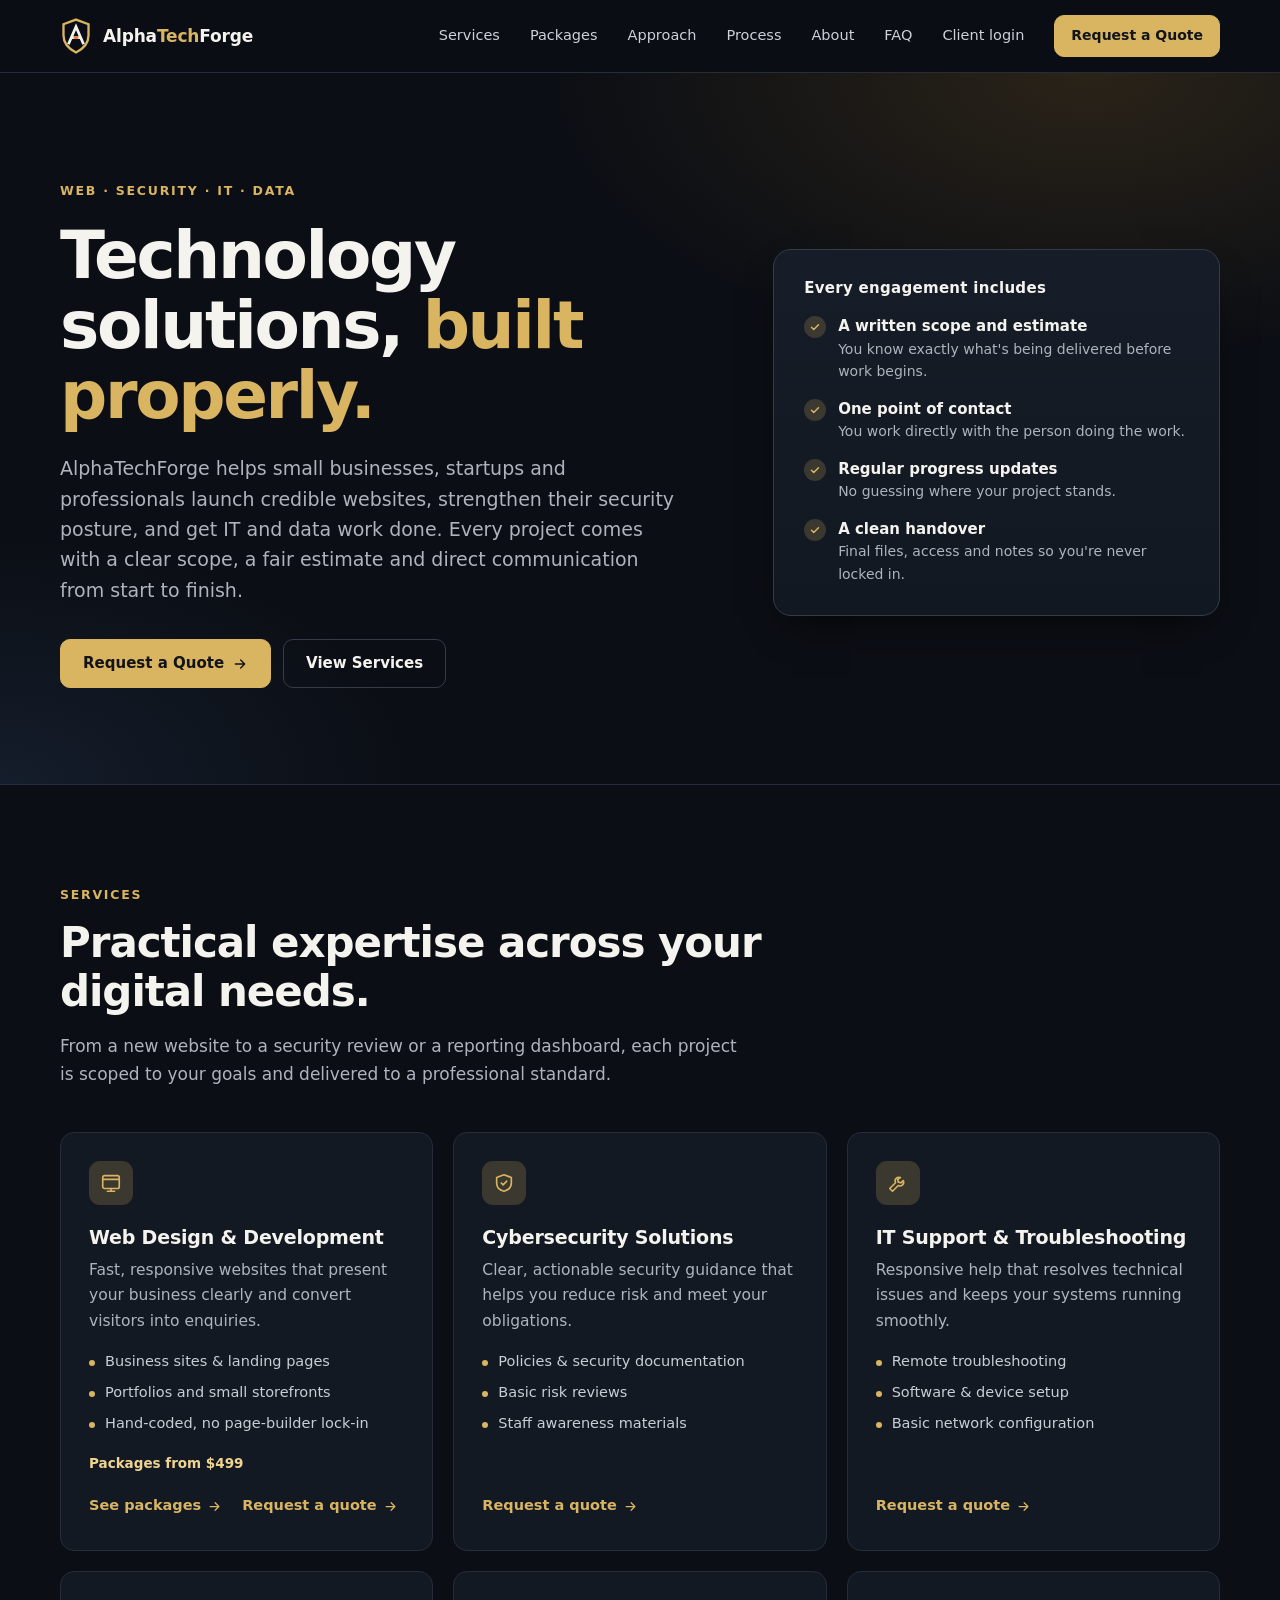
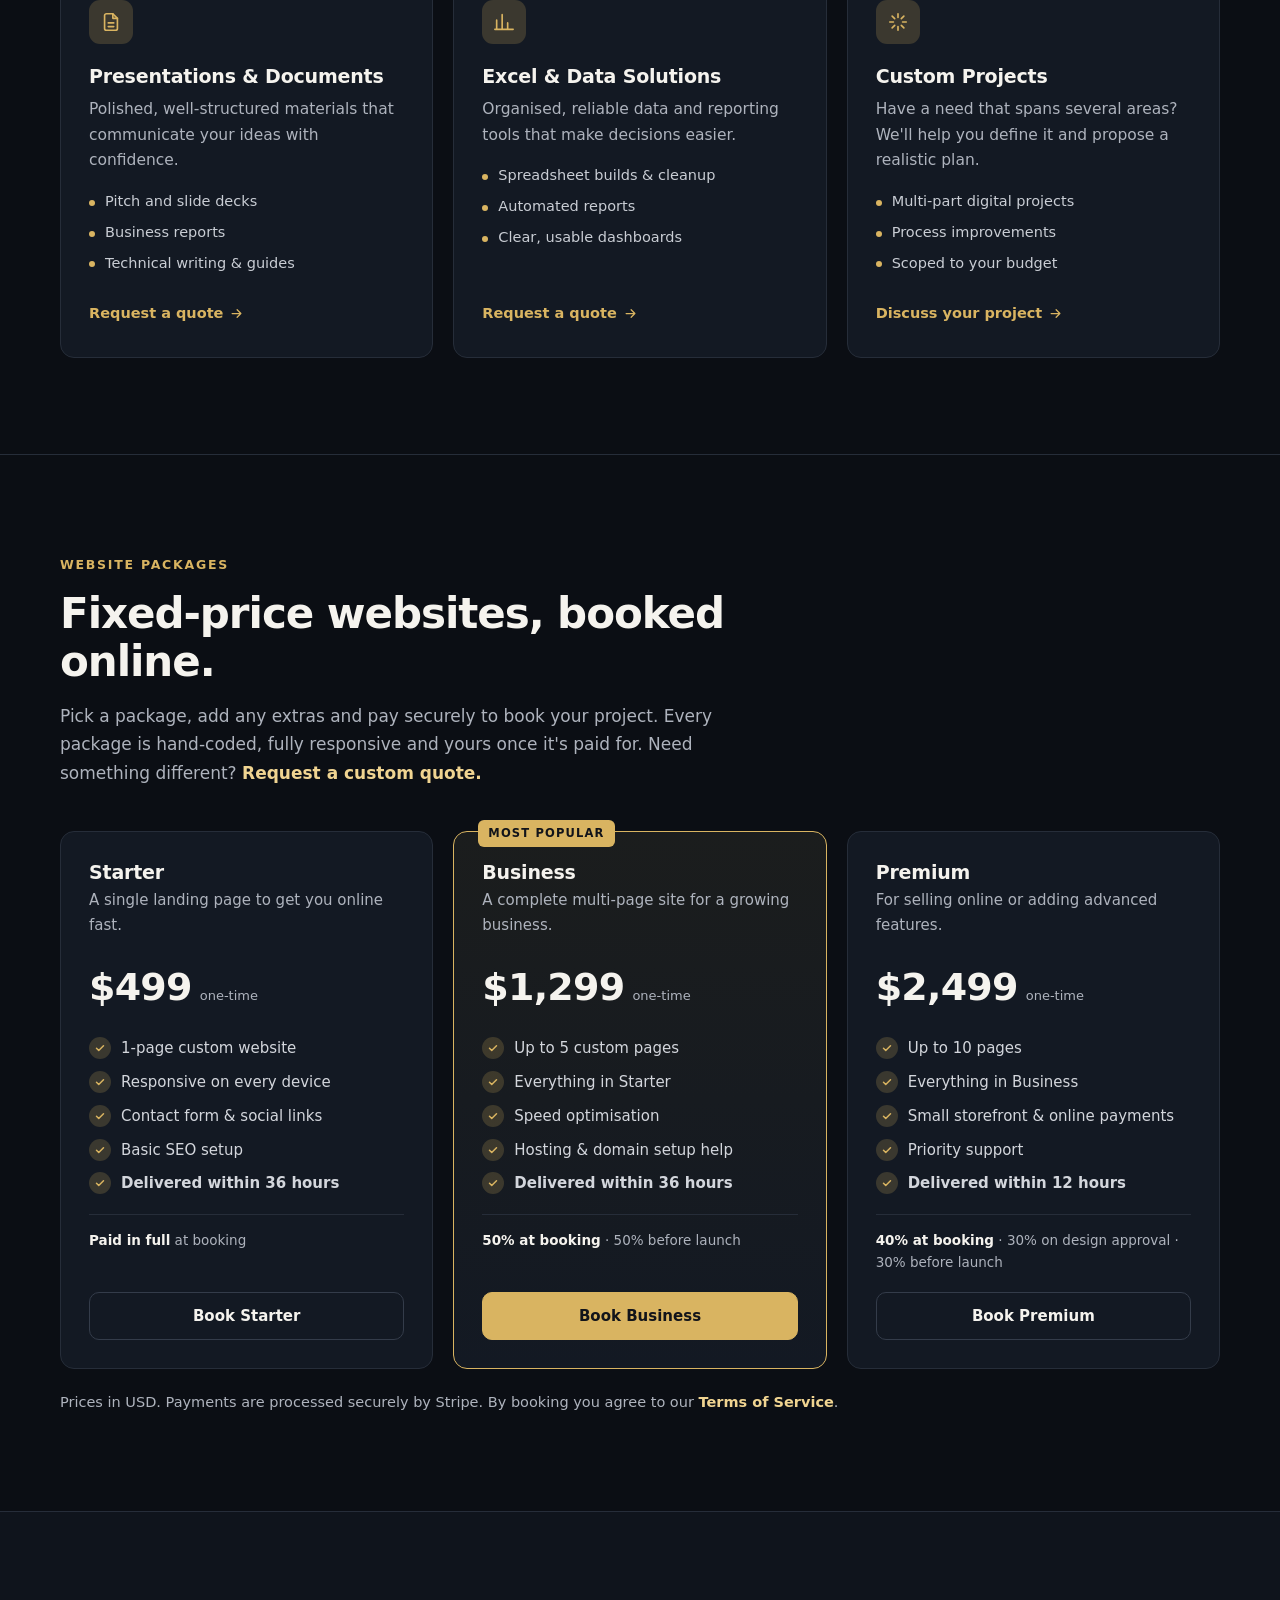
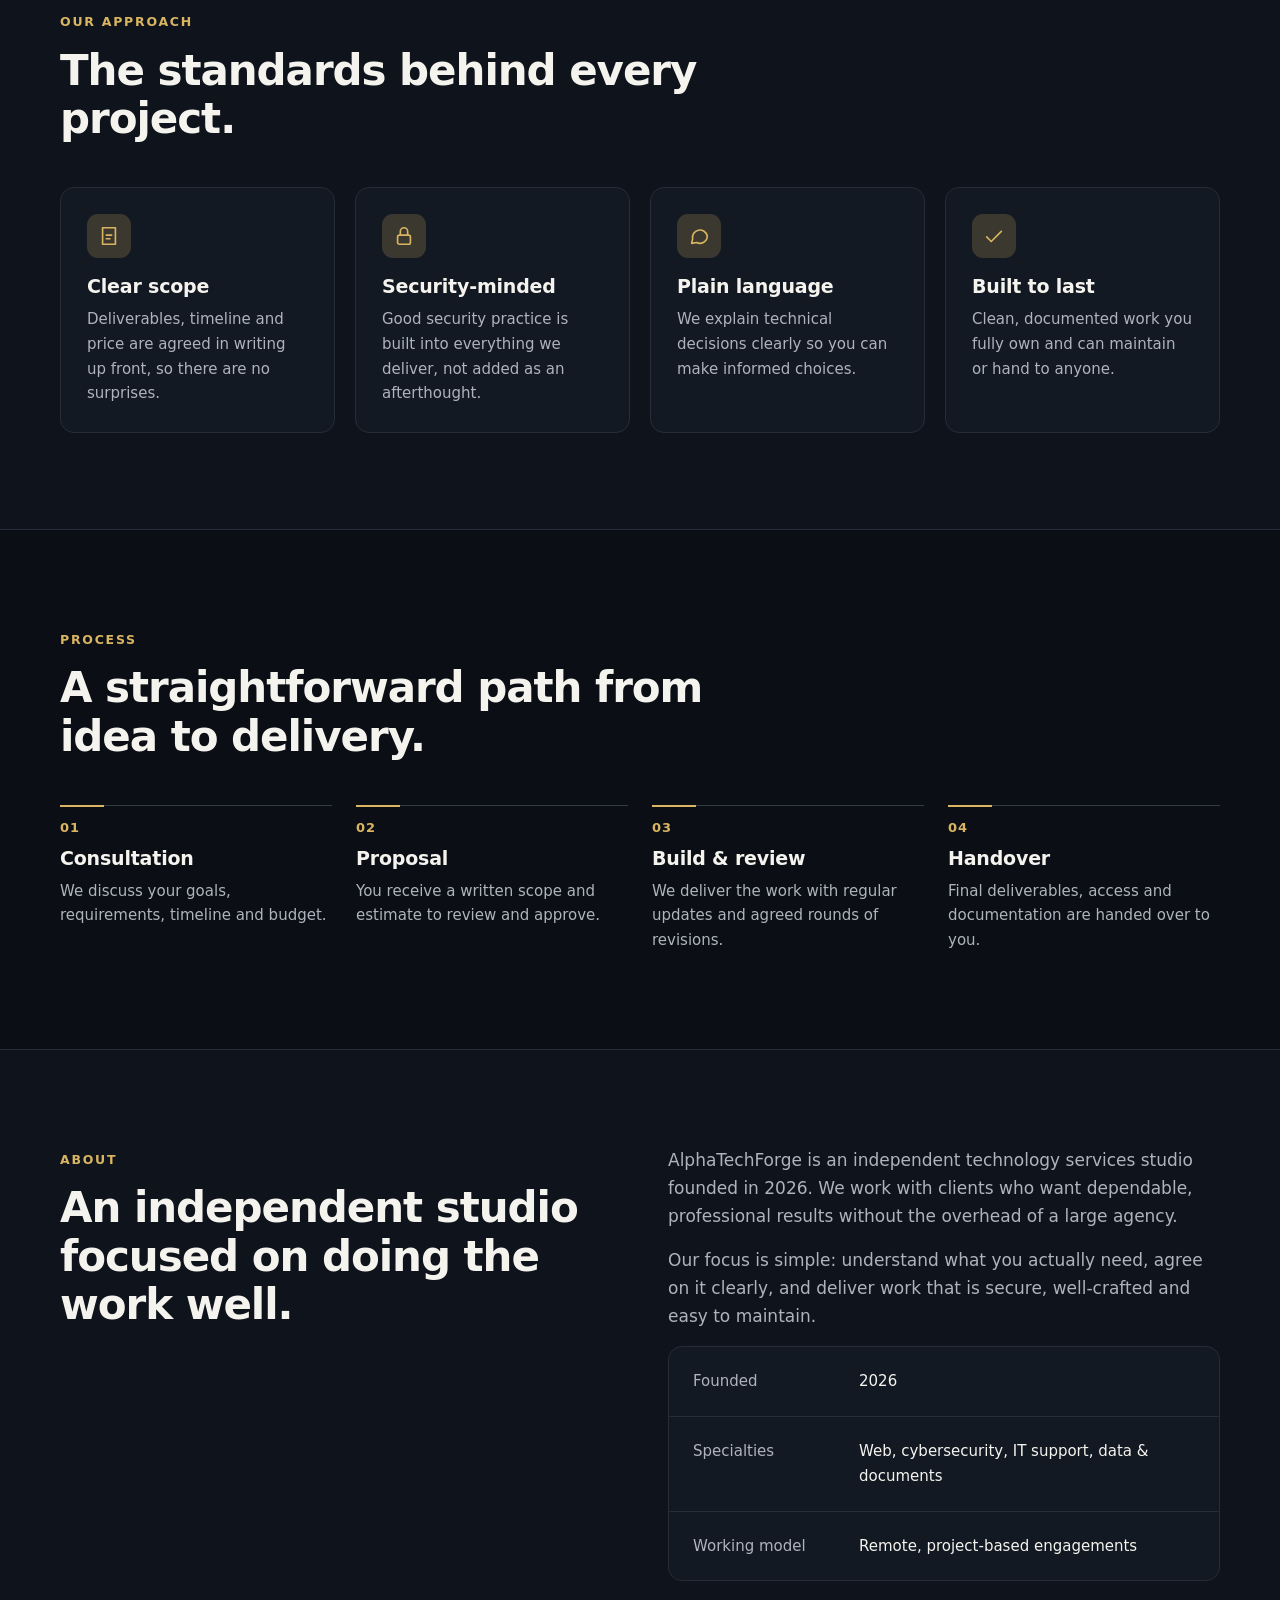
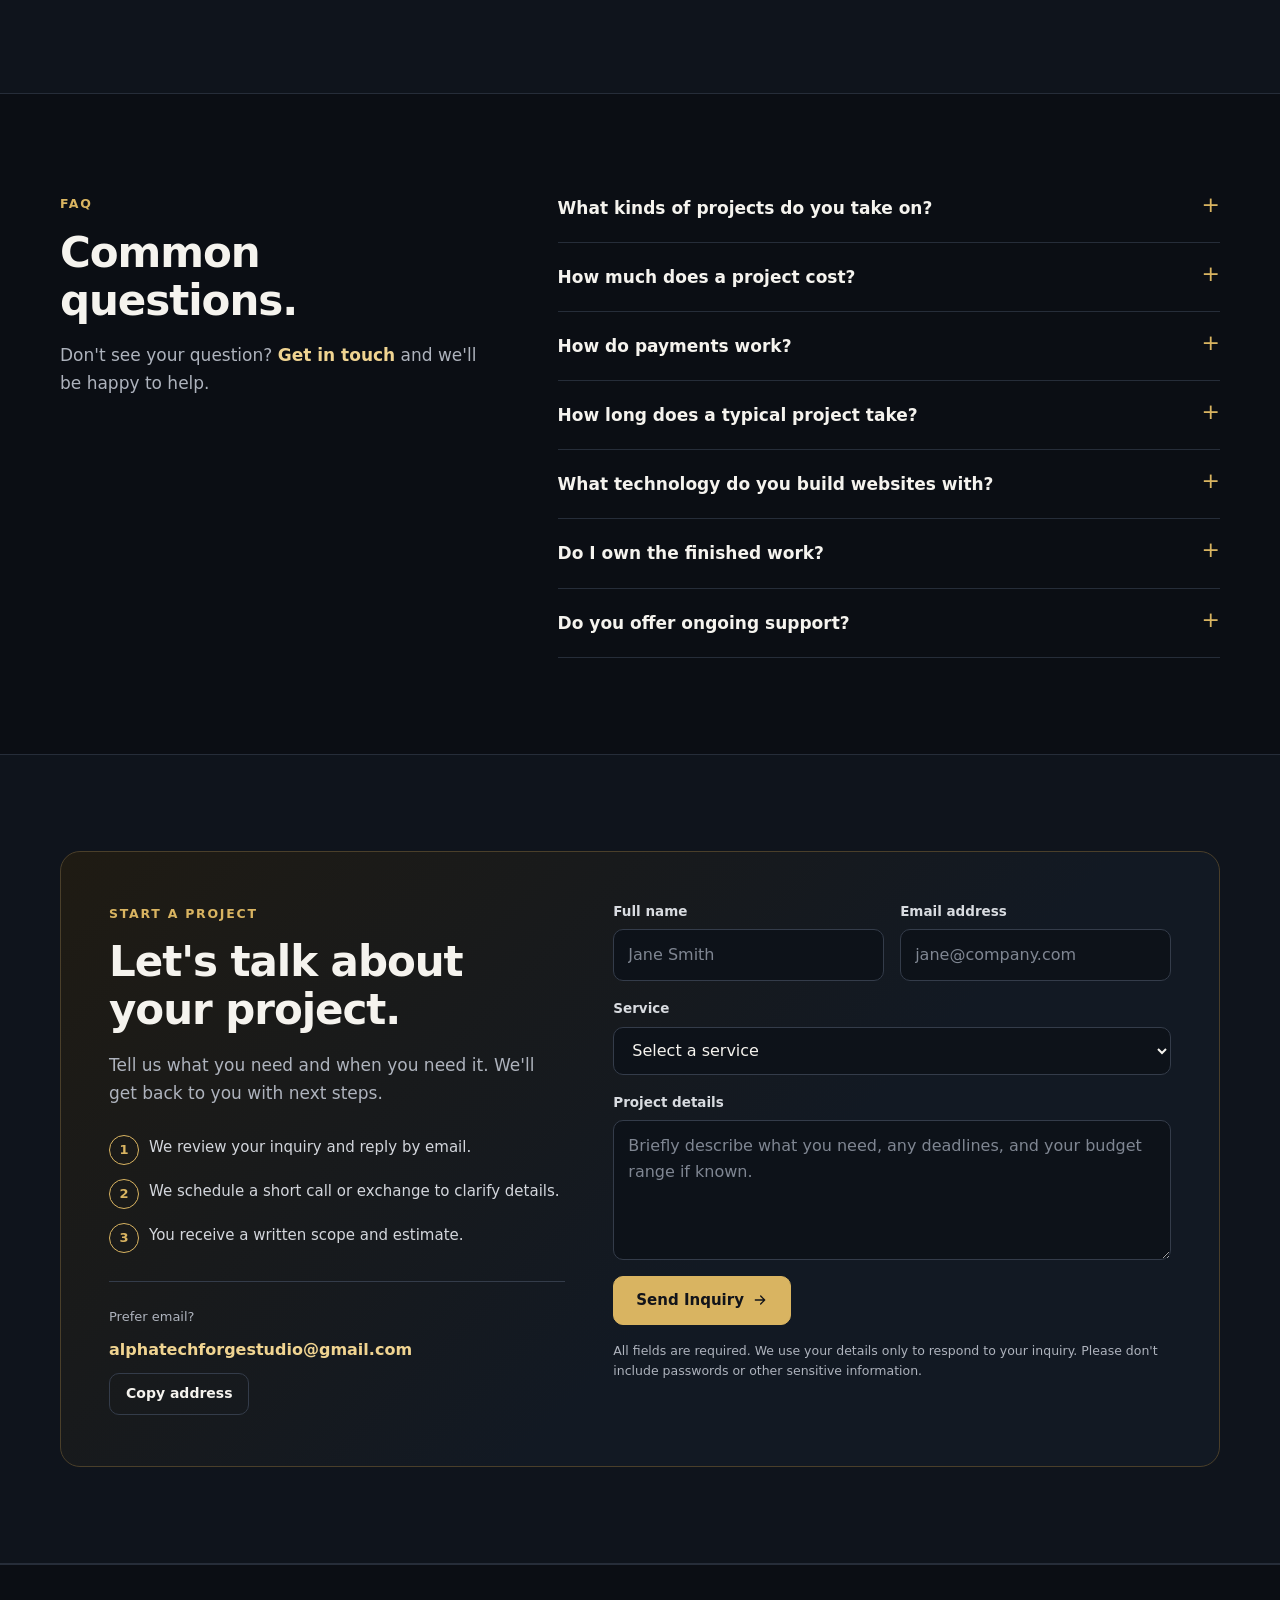
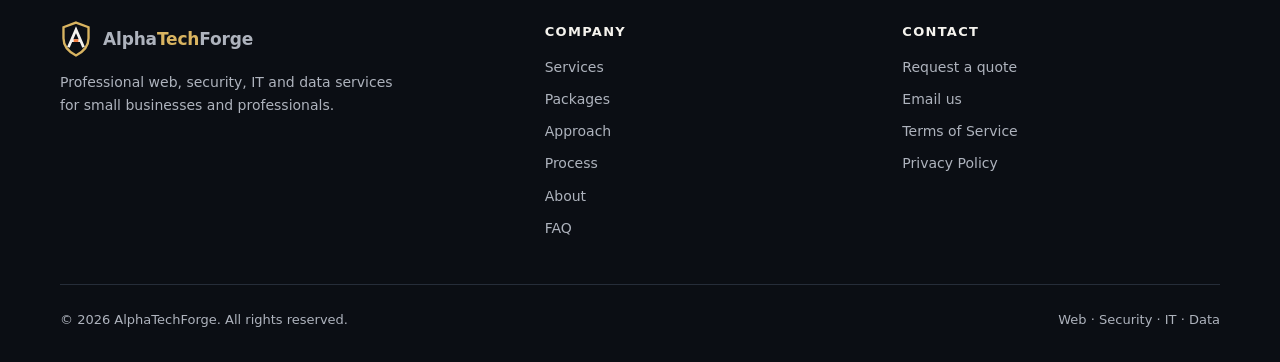
==== commit b26c0803: "Add client portal with delivery countdowns and admin dashboard - Email-link sign-in (no passwords) a" ====
--- a/index.html
+++ b/index.html
@@ -264,6 +264,7 @@
       <a href="#process">Process</a>
       <a href="#about">About</a>
       <a href="#faq">FAQ</a>
+      <a href="/portal/">Client login</a>
       <a class="btn primary small" href="#contact">Request a Quote</a>
     </nav>
   </div>
@@ -633,7 +634,7 @@
         ${p.featured ? '<span class="pkg-badge">Most popular</span>' : ''}
         <div><h3>${esc(p.name)}</h3><p class="for">${esc(p.blurb)}</p></div>
         <div class="amount"><strong>${money(p.price * 100)}</strong><small>one-time</small></div>
-        <ul>${p.features.map(f => `<li>${tickIcon}<span>${esc(f)}</span></li>`).join('')}</ul>
+        <ul>${p.features.map(f => `<li>${tickIcon}<span>${esc(f)}</span></li>`).join('')}${p.durationHours ? `<li>${tickIcon}<span><b>Delivered within ${p.durationHours} hours</b></span></li>` : ''}</ul>
         <p class="terms-line">${termsText(p)}</p>
         <button class="btn${p.featured ? ' primary' : ''}" type="button" data-book="${esc(p.id)}">Book ${esc(p.name)}</button>
       </article>`).join('');
@@ -687,7 +688,7 @@
   const result = new URLSearchParams(location.search).get('checkout');
   if (result === 'success' || result === 'cancelled') {
     $('#checkout-banner-text').textContent = result === 'success'
-      ? "Payment received. Thank you! You'll get a receipt by email, and we'll be in touch within one business day to schedule your kickoff."
+      ? "Payment received. Thank you! Your project and delivery countdown are now in your client portal (Client login, top menu). You'll also get a receipt and a welcome email."
       : 'Checkout was cancelled and you have not been charged. You can book again whenever you are ready.';
     $('#checkout-banner').hidden = false;
     history.replaceState(null, '', location.pathname + location.hash);
